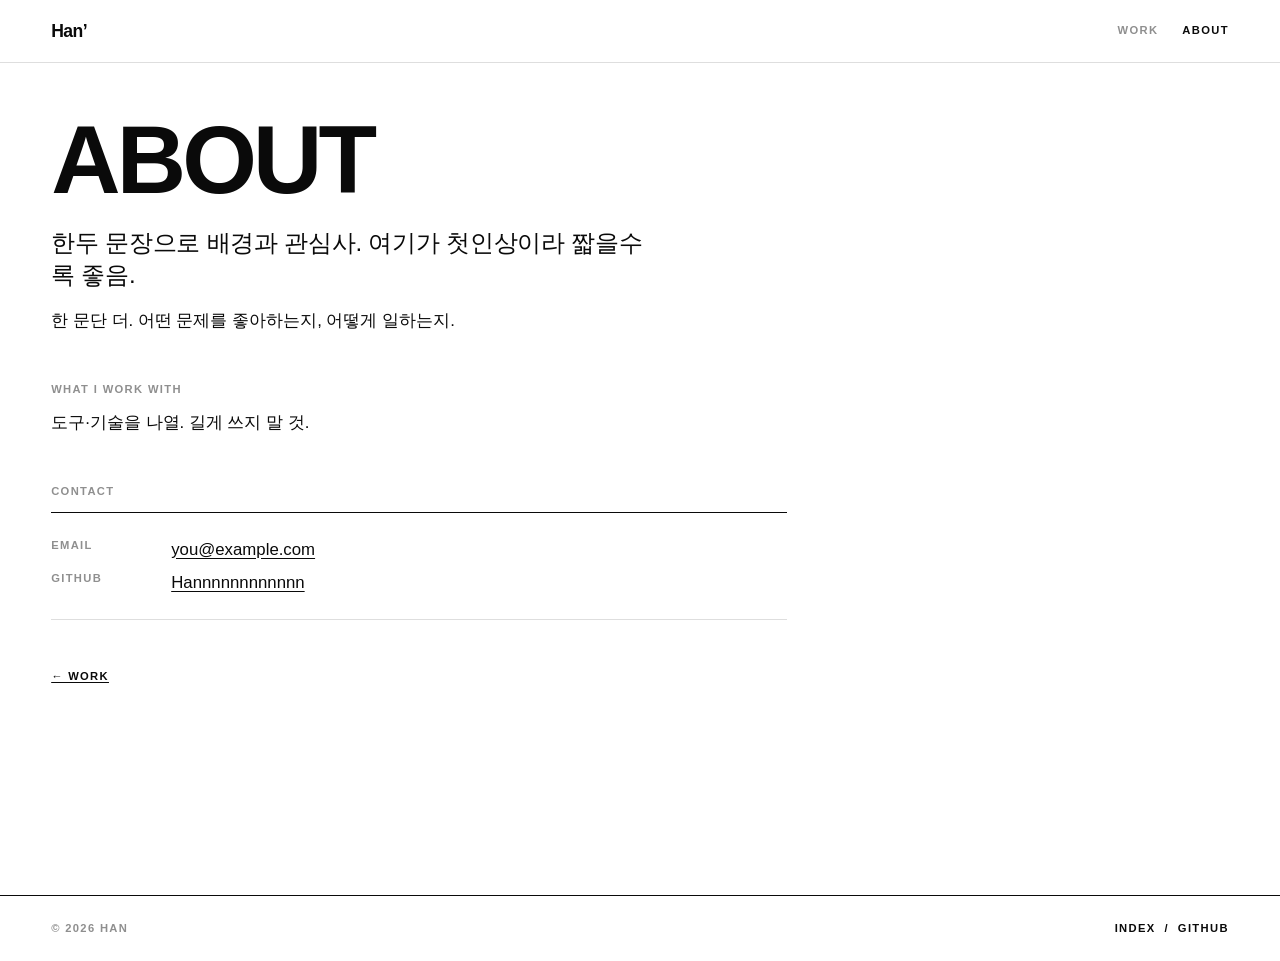
==== about.html @ 296f1f31 "Restyle with display typography and editorial rows Replace the card grid with full-width rows (numbe" ====
<!doctype html>
<html lang="en">
<head>
<meta charset="utf-8">
<meta name="viewport" content="width=device-width, initial-scale=1">
<title>About — Han</title>
<meta name="description" content="About Han.">
<link rel="stylesheet" href="style.css">
</head>
<body>

<header class="site-header">
  <a class="logo" href="index.html">Han&rsquo;</a>
  <nav class="label" aria-label="Main">
    <a href="index.html#work">Work</a>
    <a href="about.html" aria-current="page">About</a>
  </nav>
</header>

<main class="section">
  <div class="prose">
    <h1>About</h1>
    <p class="lead">한두 문장으로 배경과 관심사. 여기가 첫인상이라 짧을수록 좋음.</p>
    <p>한 문단 더. 어떤 문제를 좋아하는지, 어떻게 일하는지.</p>

    <h2>What I work with</h2>
    <p>도구·기술을 나열. 길게 쓰지 말 것.</p>

    <h2>Contact</h2>
    <dl class="meta">
      <dt>Email</dt><dd><a href="mailto:you@example.com">you@example.com</a></dd>
      <dt>GitHub</dt><dd><a href="https://github.com/Hannnnnnnnnnnn">Hannnnnnnnnnnn</a></dd>
    </dl>

    <a class="back label" href="index.html#work">&larr; Work</a>
  </div>
</main>

<footer class="label">
  <span class="muted">&copy; 2026 Han</span>
  <span><a href="index.html">Index</a> &nbsp;/&nbsp; <a href="https://github.com/Hannnnnnnnnnnn">GitHub</a></span>
</footer>

</body>
</html>
---- style.css ----
/* ── 디자인 토큰 / Design tokens ─────────────────────────────
   톤을 바꾸려면 여기만 건드리면 됨 / restyle touches only this block */
:root {
  --bg: #ffffff;
  --fg: #0a0a0a;
  --muted: #8f8f8f;
  --line: #dedede;
  --pad: clamp(1.25rem, 4vw, 3.5rem);   /* 좌우 여백 / gutter */
  --grot: "Helvetica Neue", Helvetica, Arial, sans-serif;
  /* 웹폰트로 바꾸려면 위 한 줄만 교체 / swap this one line for a webfont */
}

*, *::before, *::after { box-sizing: border-box; }
html { -webkit-text-size-adjust: 100%; }
body {
  margin: 0;
  background: var(--bg);
  color: var(--fg);
  font-family: var(--grot);
  font-size: clamp(0.95rem, 0.9rem + 0.2vw, 1.05rem);
  line-height: 1.5;
  -webkit-font-smoothing: antialiased;
}
a { color: inherit; text-decoration: none; }
img { max-width: 100%; height: auto; display: block; }
:focus-visible { outline: 2px solid var(--fg); outline-offset: 3px; }

/* 작은 대문자 라벨 — 캡션·메뉴·메타 전부 이 스타일
   Small caps label — used for captions, menu, meta */
.label {
  font-size: 0.7rem;
  font-weight: 700;
  text-transform: uppercase;
  letter-spacing: 0.12em;
}
.muted { color: var(--muted); }

/* ── 헤더 / Header ── */
.site-header {
  position: sticky;               /* JS 없이 고정 / sticky, no JS */
  top: 0;
  z-index: 10;
  display: flex;
  align-items: center;
  justify-content: space-between;
  padding: 1.1rem var(--pad);
  background: var(--bg);
  border-bottom: 1px solid var(--line);
}
.logo { font-weight: 900; font-size: 1.1rem; letter-spacing: -0.03em; }
.site-header nav { display: flex; gap: 1.5rem; }
.site-header nav a { color: var(--muted); }
.site-header nav a:hover,
.site-header nav a[aria-current="page"] { color: var(--fg); }

/* ── 히어로: 뷰포트를 꽉 채우는 타이포 ──
   Hero: type sized to fill the viewport. overflow는 이 섹션에만 —
   body에 걸면 sticky 헤더가 죽음 / never on an ancestor of the sticky header */
.hero { overflow: hidden; padding: clamp(3rem, 12vh, 8rem) var(--pad) 0; }
.display {
  margin: 0;
  font-size: clamp(3rem, 15.5vw, 18rem);
  font-weight: 900;
  line-height: 0.82;
  letter-spacing: -0.045em;
  text-transform: uppercase;
}
.hero-caption {
  display: flex;
  flex-wrap: wrap;
  gap: 0.5rem 2rem;
  justify-content: space-between;
  padding: clamp(2rem, 6vh, 4rem) 0 clamp(3rem, 10vh, 6rem);
}

/* ── 섹션 / Sections ── */
.section { padding: 0 var(--pad); }
.section-head {
  display: flex;
  justify-content: space-between;
  align-items: baseline;
  padding-bottom: 1rem;
  border-bottom: 1px solid var(--fg);
}

/* ── 작업 목록: 카드 대신 큰 행 ──
   Work list: full-width rows, not cards */
.rows { list-style: none; margin: 0; padding: 0; }
.rows li { border-bottom: 1px solid var(--line); }
.row {
  display: grid;
  grid-template-columns: 3.5rem 1fr auto;
  align-items: baseline;
  gap: 0 1.5rem;
  padding: clamp(1.25rem, 3vw, 2.25rem) 0;
}
.row-num { color: var(--muted); }
.row-title {
  margin: 0;
  font-size: clamp(1.9rem, 6.5vw, 5rem);
  font-weight: 900;
  line-height: 0.95;
  letter-spacing: -0.035em;
  text-transform: uppercase;
  transition: transform 0.25s ease;
}
.row:hover .row-title { transform: translateX(0.5rem); }
.row-meta { text-align: right; white-space: nowrap; }
/* 좁은 화면에선 메타를 제목 아래로 / stack meta under the title on narrow screens */
@media (max-width: 640px) {
  .row { grid-template-columns: 2.5rem 1fr; }
  .row-meta { grid-column: 2; text-align: left; padding-top: 0.5rem; }
}

/* ── 본문 / Prose ── */
.prose { max-width: 46rem; padding: clamp(2rem, 6vh, 4rem) 0; }
.prose h1 {
  margin: 0 0 1.5rem;
  font-size: clamp(2.25rem, 8vw, 6rem);
  font-weight: 900;
  line-height: 0.9;
  letter-spacing: -0.04em;
  text-transform: uppercase;
}
.prose h2 { margin: 3rem 0 0.75rem; font-size: 0.7rem; font-weight: 700; text-transform: uppercase; letter-spacing: 0.12em; color: var(--muted); }
.prose p { margin: 0 0 1rem; max-width: 38rem; }
.lead { font-size: clamp(1.1rem, 2.2vw, 1.5rem); line-height: 1.35; letter-spacing: -0.01em; }
.prose a { text-decoration: underline; text-underline-offset: 0.2em; }

.meta { display: grid; grid-template-columns: 6rem 1fr; gap: 0.5rem 1.5rem; margin: 0; padding: 1.5rem 0; border-top: 1px solid var(--fg); border-bottom: 1px solid var(--line); }
.meta dt { color: var(--muted); font-size: 0.7rem; font-weight: 700; text-transform: uppercase; letter-spacing: 0.12em; }
.meta dd { margin: 0; }

.figure { aspect-ratio: 16 / 9; background: #f2f2f2; border: 1px solid var(--line); display: grid; place-items: center; color: var(--muted); margin: 2rem 0; }

.back { display: inline-block; margin: 3rem 0; }
.back:hover { text-decoration: underline; text-underline-offset: 0.2em; }

/* ── 푸터 / Footer ── */
footer {
  display: flex;
  flex-wrap: wrap;
  gap: 0.5rem 2rem;
  justify-content: space-between;
  margin-top: clamp(4rem, 12vh, 8rem);
  padding: 1.5rem var(--pad);
  border-top: 1px solid var(--fg);
}
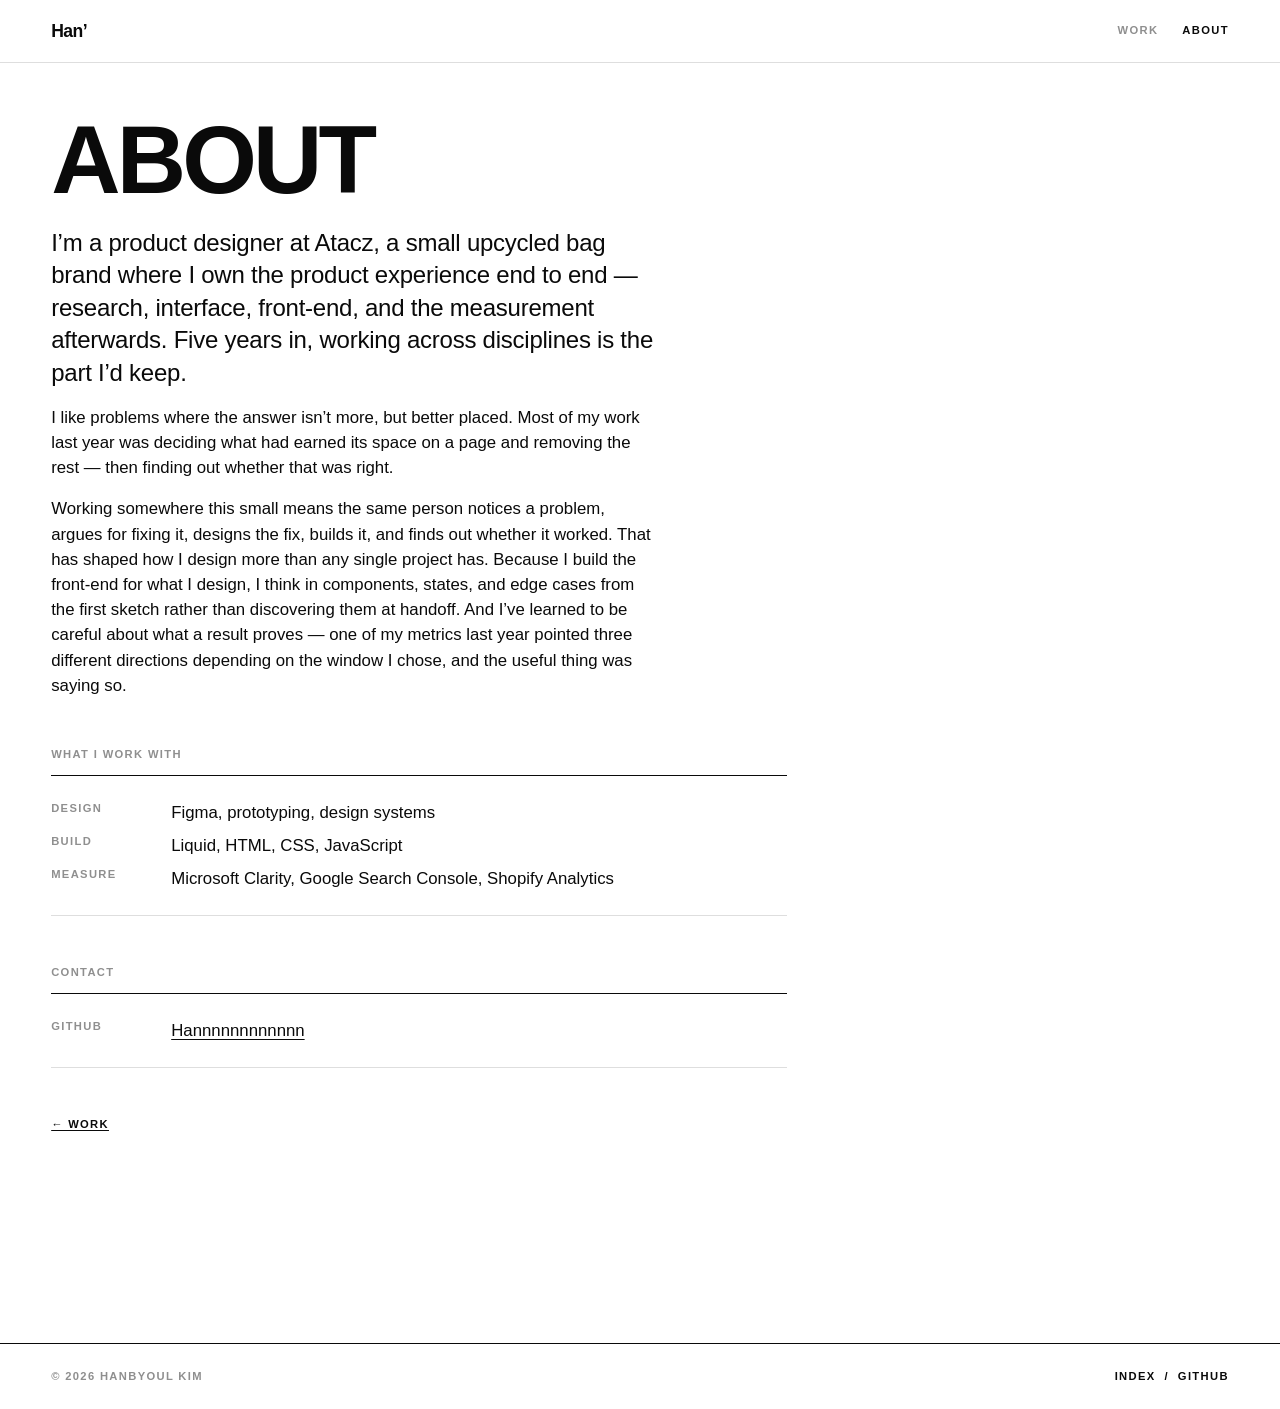
==== commit c1793948: "Fill the home and about pages with real copy Both pages still carried the scaffold's placeholder tex" ====
--- a/about.html
+++ b/about.html
@@ -3,9 +3,11 @@
 <head>
 <meta charset="utf-8">
 <meta name="viewport" content="width=device-width, initial-scale=1">
-<title>About — Han</title>
-<meta name="description" content="About Han.">
+<title>About &mdash; Hanbyoul Kim</title>
+<meta name="description" content="Product designer at Atacz. Research, interface, front-end, and the measurement afterwards.">
 <link rel="stylesheet" href="style.css">
+<script>document.documentElement.classList.add("js")</script>
+<script src="main.js" defer></script>
 </head>
 <body>
 
@@ -20,15 +22,31 @@
 <main class="section">
   <div class="prose">
     <h1>About</h1>
-    <p class="lead">한두 문장으로 배경과 관심사. 여기가 첫인상이라 짧을수록 좋음.</p>
-    <p>한 문단 더. 어떤 문제를 좋아하는지, 어떻게 일하는지.</p>
+    <p class="lead">I&rsquo;m a product designer at Atacz, a small upcycled bag brand where I own the product
+      experience end to end &mdash; research, interface, front-end, and the measurement afterwards. Five years
+      in, working across disciplines is the part I&rsquo;d keep.</p>
+
+    <p>I like problems where the answer isn&rsquo;t more, but better placed. Most of my work last year was
+      deciding what had earned its space on a page and removing the rest &mdash; then finding out whether that
+      was right.</p>
+    <p>Working somewhere this small means the same person notices a problem, argues for fixing it,
+      designs the fix, builds it, and finds out whether it worked. That has shaped how I design more than
+      any single project has. Because I build the front-end for what I design, I think in components,
+      states, and edge cases from the first sketch rather than discovering them at handoff. And I&rsquo;ve
+      learned to be careful about what a result proves &mdash; one of my metrics last year pointed three
+      different directions depending on the window I chose, and the useful thing was saying so.</p>
 
     <h2>What I work with</h2>
-    <p>도구·기술을 나열. 길게 쓰지 말 것.</p>
+    <dl class="meta">
+      <dt>Design</dt><dd>Figma, prototyping, design systems</dd>
+      <dt>Build</dt><dd>Liquid, HTML, CSS, JavaScript</dd>
+      <dt>Measure</dt><dd>Microsoft Clarity, Google Search Console, Shopify Analytics</dd>
+    </dl>
 
     <h2>Contact</h2>
+    <!-- Email 과 LinkedIn 은 about.md 에서 아직 TODO &mdash; 실제 값이 정해지면 GitHub 위에 같은 형태로 추가
+         Email and LinkedIn are still TODO in about.md; drop them in above GitHub when the real values exist -->
     <dl class="meta">
-      <dt>Email</dt><dd><a href="mailto:you@example.com">you@example.com</a></dd>
       <dt>GitHub</dt><dd><a href="https://github.com/Hannnnnnnnnnnn">Hannnnnnnnnnnn</a></dd>
     </dl>
 
@@ -37,7 +55,7 @@
 </main>
 
 <footer class="label">
-  <span class="muted">&copy; 2026 Han</span>
+  <span class="muted">&copy; 2026 Hanbyoul Kim</span>
   <span><a href="index.html">Index</a> &nbsp;/&nbsp; <a href="https://github.com/Hannnnnnnnnnnn">GitHub</a></span>
 </footer>
 
--- a/style.css
+++ b/style.css
@@ -5,7 +5,9 @@
   --fg: #0a0a0a;
   --muted: #8f8f8f;
   --line: #dedede;
+  --tint: #f4f4f4;                      /* 플레이스홀더·코드 배경 / placeholder & code fill */
   --pad: clamp(1.25rem, 4vw, 3.5rem);   /* 좌우 여백 / gutter */
+
   --grot: "Helvetica Neue", Helvetica, Arial, sans-serif;
   /* 웹폰트로 바꾸려면 위 한 줄만 교체 / swap this one line for a webfont */
 }
@@ -56,7 +58,16 @@
 /* ── 히어로: 뷰포트를 꽉 채우는 타이포 ──
    Hero: type sized to fill the viewport. overflow는 이 섹션에만 —
    body에 걸면 sticky 헤더가 죽음 / never on an ancestor of the sticky header */
-.hero { overflow: hidden; padding: clamp(3rem, 12vh, 8rem) var(--pad) 0; }
+/* isolation + background: difference 블렌드가 히어로 안에서만 일어나게 가둔다.
+   배경이 투명하면 블렌드가 페이지 바깥과 섞여 결과가 어긋난다.
+   Confine the blend to the hero; a transparent backdrop would blend past it. */
+.hero {
+  position: relative;
+  isolation: isolate;
+  background: var(--bg);
+  overflow: hidden;
+  padding: clamp(3rem, 12vh, 8rem) var(--pad) 0;
+}
 .display {
   margin: 0;
   font-size: clamp(3rem, 15.5vw, 18rem);
@@ -95,6 +106,9 @@
   padding: clamp(1.25rem, 3vw, 2.25rem) 0;
 }
 .row-num { color: var(--muted); }
+/* 제목과 서브라인은 한 칸 안에 — 메타는 제목 베이스라인에 그대로 붙는다
+   Title and subline share one cell, so the meta keeps its baseline on the title */
+.row-body { transition: transform 0.25s ease; }
 .row-title {
   margin: 0;
   font-size: clamp(1.9rem, 6.5vw, 5rem);
@@ -102,9 +116,15 @@
   line-height: 0.95;
   letter-spacing: -0.035em;
   text-transform: uppercase;
-  transition: transform 0.25s ease;
-}
-.row:hover .row-title { transform: translateX(0.5rem); }
+}
+.row-sub {
+  max-width: 32rem;
+  margin: 0.55rem 0 0;
+  font-size: clamp(0.85rem, 0.78rem + 0.3vw, 1.05rem);
+  line-height: 1.3;
+  color: var(--muted);
+}
+.row:hover .row-body { transform: translateX(0.5rem); }
 .row-meta { text-align: right; white-space: nowrap; }
 /* 좁은 화면에선 메타를 제목 아래로 / stack meta under the title on narrow screens */
 @media (max-width: 640px) {
@@ -127,11 +147,21 @@
 .lead { font-size: clamp(1.1rem, 2.2vw, 1.5rem); line-height: 1.35; letter-spacing: -0.01em; }
 .prose a { text-decoration: underline; text-underline-offset: 0.2em; }
 
+/* 인용 — 브라우저 기본 들여쓰기를 걷어내고 좌측 규칙선으로 대신한다
+   Quote: drop the default indent, mark it with a rule instead */
+blockquote {
+  margin: 2rem 0;
+  padding-left: 1.25rem;
+  border-left: 2px solid var(--fg);
+}
+blockquote p { margin: 0 0 0.5rem; font-size: 1.05rem; line-height: 1.45; }
+blockquote p:last-child { margin: 0; }
+
 .meta { display: grid; grid-template-columns: 6rem 1fr; gap: 0.5rem 1.5rem; margin: 0; padding: 1.5rem 0; border-top: 1px solid var(--fg); border-bottom: 1px solid var(--line); }
 .meta dt { color: var(--muted); font-size: 0.7rem; font-weight: 700; text-transform: uppercase; letter-spacing: 0.12em; }
 .meta dd { margin: 0; }
 
-.figure { aspect-ratio: 16 / 9; background: #f2f2f2; border: 1px solid var(--line); display: grid; place-items: center; color: var(--muted); margin: 2rem 0; }
+.figure { aspect-ratio: 16 / 9; background: var(--tint); border: 1px solid var(--line); display: grid; place-items: center; color: var(--muted); margin: 2rem 0; }
 
 .back { display: inline-block; margin: 3rem 0; }
 .back:hover { text-decoration: underline; text-underline-offset: 0.2em; }
@@ -146,3 +176,161 @@
   padding: 1.5rem var(--pad);
   border-top: 1px solid var(--fg);
 }
+
+/* ══ 케이스 스터디 / Case study ═══════════════════════════════
+   본문 폭과 타입 스케일은 위 .prose 가 그대로 나른다. 여기에는 케이스 스터디에만
+   필요한 블록만 더한다 — 지표, 결정 블록, 표, 코드, 이미지 자리.
+   .prose above still carries the measure; these are the blocks only cases need. */
+
+/* 큰 진술문 소제목. 섹션 사이 리듬은 h2(작은 라벨)가 이미 만들고 있으므로
+   여기서는 위 여백을 두지 않는다.
+   Statement subhead. h2 already sets the section rhythm, so no top margin here. */
+.prose h3 {
+  margin: 0 0 1rem;
+  font-size: clamp(1.35rem, 3.2vw, 2.1rem);
+  font-weight: 900;
+  line-height: 1.05;
+  letter-spacing: -0.03em;
+  max-width: 30rem;
+}
+.prose h4 {
+  margin: 1.75rem 0 0.5rem;
+  font-size: 1rem;
+  font-weight: 700;
+  letter-spacing: -0.01em;
+}
+.prose ul, .prose ol { max-width: 38rem; margin: 0 0 1rem; padding-left: 1.15rem; }
+.prose li { margin-bottom: 0.4rem; }
+
+/* 역할 태그 / role tags */
+.tags { display: flex; flex-wrap: wrap; gap: 0.4rem; max-width: 38rem; margin: 1.25rem 0 0; padding: 0; list-style: none; }
+.tags li { margin: 0; padding: 0.3rem 0.6rem; border: 1px solid var(--line); color: var(--muted); }
+
+/* 지표 — 큰 숫자, 바로 아래 단서. 단서는 툴팁·아코디언에 숨기지 않는다
+   Metrics: big figures with the caveat directly beneath, never behind a disclosure */
+.metrics {
+  display: flex;
+  flex-wrap: wrap;
+  gap: 1.5rem 3rem;
+  margin: 2rem 0 0.85rem;
+  padding: 1.5rem 0 0;
+  border-top: 1px solid var(--fg);
+  list-style: none;
+}
+.metrics li { margin: 0; }
+.metric-value {
+  display: block;
+  font-size: clamp(2rem, 6vw, 3.25rem);
+  font-weight: 900;
+  line-height: 1;
+  letter-spacing: -0.04em;
+}
+.metric-label { display: block; padding-top: 0.4rem; }
+.caveat { max-width: 34rem; margin: 0 0 2.5rem; font-size: 0.85rem; line-height: 1.5; color: var(--muted); }
+
+/* 결정 블록 — 케이스의 기본 단위. 제목만 훑어도 논지가 따라오도록 분리한다
+   Decision blocks are the core unit: separated so the headings alone carry the argument */
+.decision { margin: 3rem 0 0; padding-top: 2rem; border-top: 1px solid var(--line); }
+.decision > .label { display: block; margin-bottom: 0.5rem; }
+
+/* 표 — 좁은 화면에서는 표만 가로로 스크롤한다 (페이지는 스크롤되지 않게)
+   Tables scroll on their own; the page never scrolls sideways */
+.table-wrap { max-width: 38rem; margin: 1.5rem 0; overflow-x: auto; }
+.table-wrap table { width: 100%; min-width: 22rem; border-collapse: collapse; font-size: 0.85rem; }
+.table-wrap th, .table-wrap td {
+  padding: 0.55rem 1rem 0.55rem 0;
+  text-align: left;
+  vertical-align: top;
+  border-bottom: 1px solid var(--line);
+}
+.table-wrap thead th {
+  font-size: 0.7rem;
+  font-weight: 700;
+  text-transform: uppercase;
+  letter-spacing: 0.12em;
+  color: var(--muted);
+  border-bottom-color: var(--fg);
+}
+
+/* 코드 / code */
+code { font-family: ui-monospace, SFMono-Regular, Menlo, Consolas, monospace; font-size: 0.9em; }
+pre {
+  max-width: 38rem;
+  margin: 1.5rem 0;
+  padding: 1rem 1.1rem;
+  overflow-x: auto;
+  background: var(--tint);
+  border: 1px solid var(--line);
+  font-size: 0.8rem;
+  line-height: 1.6;
+}
+pre code { font-size: inherit; }
+
+/* 이미지 자리 — 실제 파일이 들어오기 전까지 자리와 경로를 그대로 보여준다.
+   <img> 가 들어오면 자리표시 상자는 사라지고 캡션만 남는다.
+   Placeholders stay visible, path and all, until a real file lands; adding an
+   <img> collapses the box and leaves the caption. */
+figure.figure { padding: 1rem; }
+.figure figcaption { max-width: 24rem; text-align: center; line-height: 1.7; }
+/* 경로는 파일명 그대로 읽혀야 한다 — .label 의 대문자 변환을 여기서만 되돌린다
+   The path must read as the actual filename, so undo .label's casing here */
+.figure figcaption code { text-transform: none; letter-spacing: 0; font-weight: 400; }
+.figure:has(img) {
+  display: block;
+  aspect-ratio: auto;
+  padding: 0;
+  background: none;
+  border: 0;
+  color: var(--muted);
+}
+.figure:has(img) figcaption { max-width: none; padding-top: 0.6rem; text-align: left; }
+
+/* ══ B 패스: 모션 / B pass: motion ══════════════════════════
+   JS가 없거나 실패하면 아래 규칙이 하나도 적용되지 않아 전부 그냥 보인다
+   Without JS none of this applies and everything simply shows */
+
+/* 히어로 낱자 — --i 는 JS가 섞은 순서 / --i is the shuffled order from JS */
+html.js .display .ltr {
+  display: inline-block;
+  opacity: 0;
+  transform: translateY(0.35em);
+}
+html.js .display.is-in .ltr {
+  opacity: 1;
+  transform: none;
+  transition: opacity 0.7s ease, transform 0.9s cubic-bezier(0.16, 1, 0.3, 1);
+  transition-delay: calc(var(--i) * 55ms);
+}
+
+/* 스크롤 리빌 / scroll reveal */
+html.js :is(.rows li, .section-head, .hero-caption, .prose > *) {
+  opacity: 0;
+  transform: translateY(1.25rem);
+  transition: opacity 0.7s ease, transform 0.7s cubic-bezier(0.16, 1, 0.3, 1);
+}
+html.js :is(.rows li, .section-head, .hero-caption, .prose > *).is-in {
+  opacity: 1;
+  transform: none;
+}
+
+/* 브러시 캔버스 / brush canvas
+   흰 붓 자국을 difference 로 얹어 아래를 반전시킨다 — 흰 배경은 검게, 검은 글자는 희게.
+   그리기는 전부 main.js 가 한다. White marks under difference invert the backdrop. */
+.hero-brush {
+  position: absolute;
+  inset: 0;
+  width: 100%;
+  height: 100%;
+  pointer-events: none;
+  mix-blend-mode: difference;
+}
+
+/* 모션 최소화 설정이면 전부 끔 / respect reduced motion */
+@media (prefers-reduced-motion: reduce) {
+  html.js :is(.display .ltr, .rows li, .section-head, .hero-caption, .prose > *) {
+    opacity: 1;
+    transform: none;
+    transition: none;
+  }
+  .hero-brush { display: none; }
+}
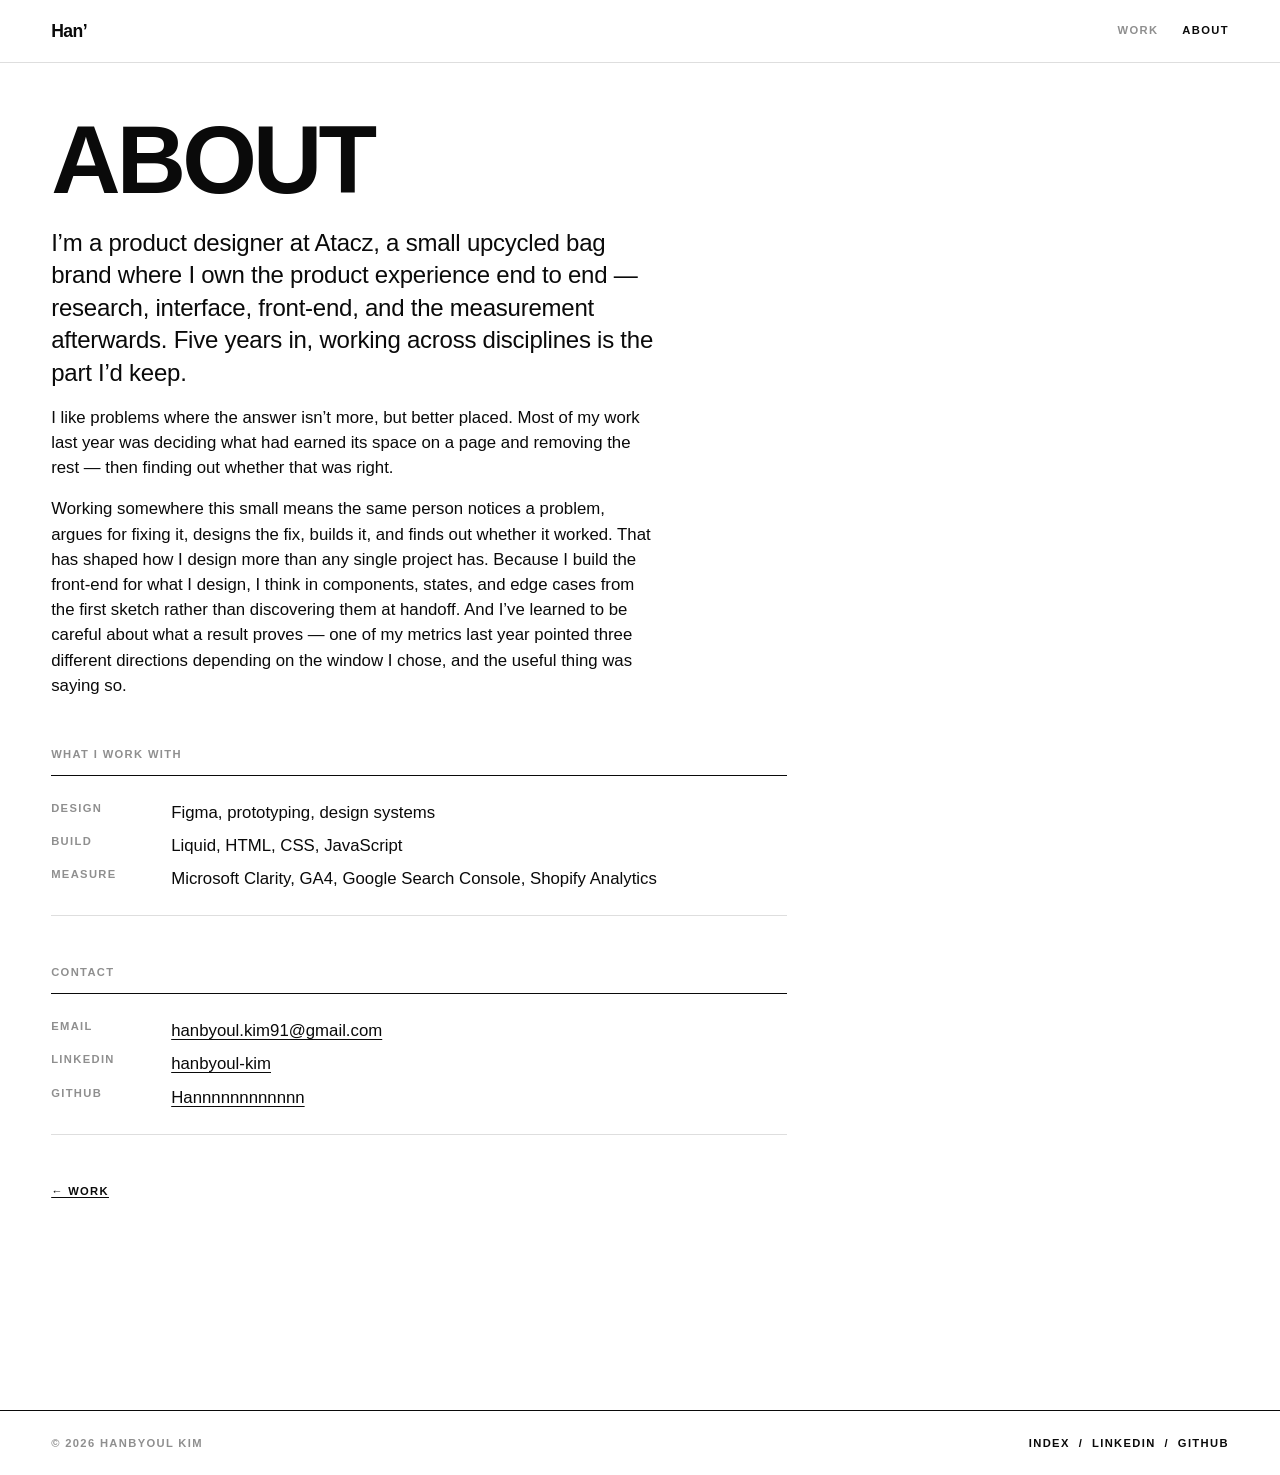
==== commit 605e9aa9: "Preview the case hero on work row hover Hovering a row on the home page floats that case's hero imag" ====
--- a/about.html
+++ b/about.html
@@ -40,13 +40,13 @@
     <dl class="meta">
       <dt>Design</dt><dd>Figma, prototyping, design systems</dd>
       <dt>Build</dt><dd>Liquid, HTML, CSS, JavaScript</dd>
-      <dt>Measure</dt><dd>Microsoft Clarity, Google Search Console, Shopify Analytics</dd>
+      <dt>Measure</dt><dd>Microsoft Clarity, GA4, Google Search Console, Shopify Analytics</dd>
     </dl>
 
     <h2>Contact</h2>
-    <!-- Email 과 LinkedIn 은 about.md 에서 아직 TODO &mdash; 실제 값이 정해지면 GitHub 위에 같은 형태로 추가
-         Email and LinkedIn are still TODO in about.md; drop them in above GitHub when the real values exist -->
     <dl class="meta">
+      <dt>Email</dt><dd><a href="mailto:hanbyoul.kim91@gmail.com">hanbyoul.kim91@gmail.com</a></dd>
+      <dt>LinkedIn</dt><dd><a href="https://www.linkedin.com/in/hanbyoul-kim/">hanbyoul-kim</a></dd>
       <dt>GitHub</dt><dd><a href="https://github.com/Hannnnnnnnnnnn">Hannnnnnnnnnnn</a></dd>
     </dl>
 
@@ -56,7 +56,7 @@
 
 <footer class="label">
   <span class="muted">&copy; 2026 Hanbyoul Kim</span>
-  <span><a href="index.html">Index</a> &nbsp;/&nbsp; <a href="https://github.com/Hannnnnnnnnnnn">GitHub</a></span>
+  <span><a href="index.html">Index</a> &nbsp;/&nbsp; <a href="https://www.linkedin.com/in/hanbyoul-kim/">LinkedIn</a> &nbsp;/&nbsp; <a href="https://github.com/Hannnnnnnnnnnn">GitHub</a></span>
 </footer>
 
 </body>
--- a/style.css
+++ b/style.css
@@ -159,7 +159,9 @@
 
 .meta { display: grid; grid-template-columns: 6rem 1fr; gap: 0.5rem 1.5rem; margin: 0; padding: 1.5rem 0; border-top: 1px solid var(--fg); border-bottom: 1px solid var(--line); }
 .meta dt { color: var(--muted); font-size: 0.7rem; font-weight: 700; text-transform: uppercase; letter-spacing: 0.12em; }
-.meta dd { margin: 0; }
+/* 이메일·URL 처럼 끊기지 않는 값이 좁은 화면에서 칸을 밀어내지 않게 한다
+   Keep unbreakable values (an email, a URL) from pushing the column wider */
+.meta dd { margin: 0; overflow-wrap: anywhere; }
 
 .figure { aspect-ratio: 16 / 9; background: var(--tint); border: 1px solid var(--line); display: grid; place-items: center; color: var(--muted); margin: 2rem 0; }
 
@@ -325,6 +327,46 @@
   mix-blend-mode: difference;
 }
 
+/* 행 미리보기 — 커서 오른쪽 아래에 그 케이스의 히어로 이미지를 띄운다.
+   장식이므로 aria-hidden, position: fixed + pointer-events: none 이라
+   레이아웃에도 페이지 폭에도 영향이 없다. 요소는 main.js 가 만든다.
+   Row preview: the case hero, pinned below-right of the cursor. Decorative,
+   fixed and click-through, so it can never affect layout or page width.
+   The element itself is created in main.js.
+
+   따라오는 동작은 rAF 루프가 아니라 transform 트랜지션이 만든다 — 목표 좌표만
+   바꾸면 이징이 감쇠를 대신하므로 코드가 루프 하나만큼 줄어든다.
+   The follow is a transform transition, not a rAF loop: move the target and the
+   easing does the damping, which is one loop less to maintain. */
+.row-preview {
+  position: fixed;
+  top: 0;
+  left: 0;
+  z-index: 20;                 /* sticky 헤더(10) 위 / above the sticky header */
+  width: clamp(12rem, 20vw, 18rem);
+  aspect-ratio: 4 / 3;
+  overflow: hidden;
+  margin: 0;
+  background: var(--tint);
+  border: 1px solid var(--line);
+  pointer-events: none;
+  opacity: 0;
+  transform: translate3d(var(--x, 0px), var(--y, 0px), 0) scale(0.92);
+  transition: opacity 0.25s ease, transform 0.45s cubic-bezier(0.16, 1, 0.3, 1);
+}
+.row-preview.is-in { opacity: 1; transform: translate3d(var(--x, 0px), var(--y, 0px), 0) scale(1); }
+/* 첫 등장은 커서 자리에서 시작해야 한다 — 아니면 직전 위치에서 날아온다
+   The first show must start at the cursor, or it flies in from wherever it was */
+.row-preview.is-placing { transition: none; }
+
+.row-preview img { width: 100%; height: 100%; object-fit: cover; opacity: 0; transition: opacity 0.3s ease; }
+.row-preview.is-loaded img { opacity: 1; }
+
+/* 이미지가 아직 없는 슬롯은 케이스 페이지와 같은 자리표시로 떨어진다
+   A slot with no file yet falls back to the same placeholder the case pages use */
+.row-preview figcaption { position: absolute; inset: 0; display: grid; place-items: center; padding: 1rem; text-align: center; line-height: 1.6; }
+.row-preview.is-loaded figcaption { display: none; }
+
 /* 모션 최소화 설정이면 전부 끔 / respect reduced motion */
 @media (prefers-reduced-motion: reduce) {
   html.js :is(.display .ltr, .rows li, .section-head, .hero-caption, .prose > *) {
@@ -332,5 +374,5 @@
     transform: none;
     transition: none;
   }
-  .hero-brush { display: none; }
-}
+  .hero-brush, .row-preview { display: none; }
+}
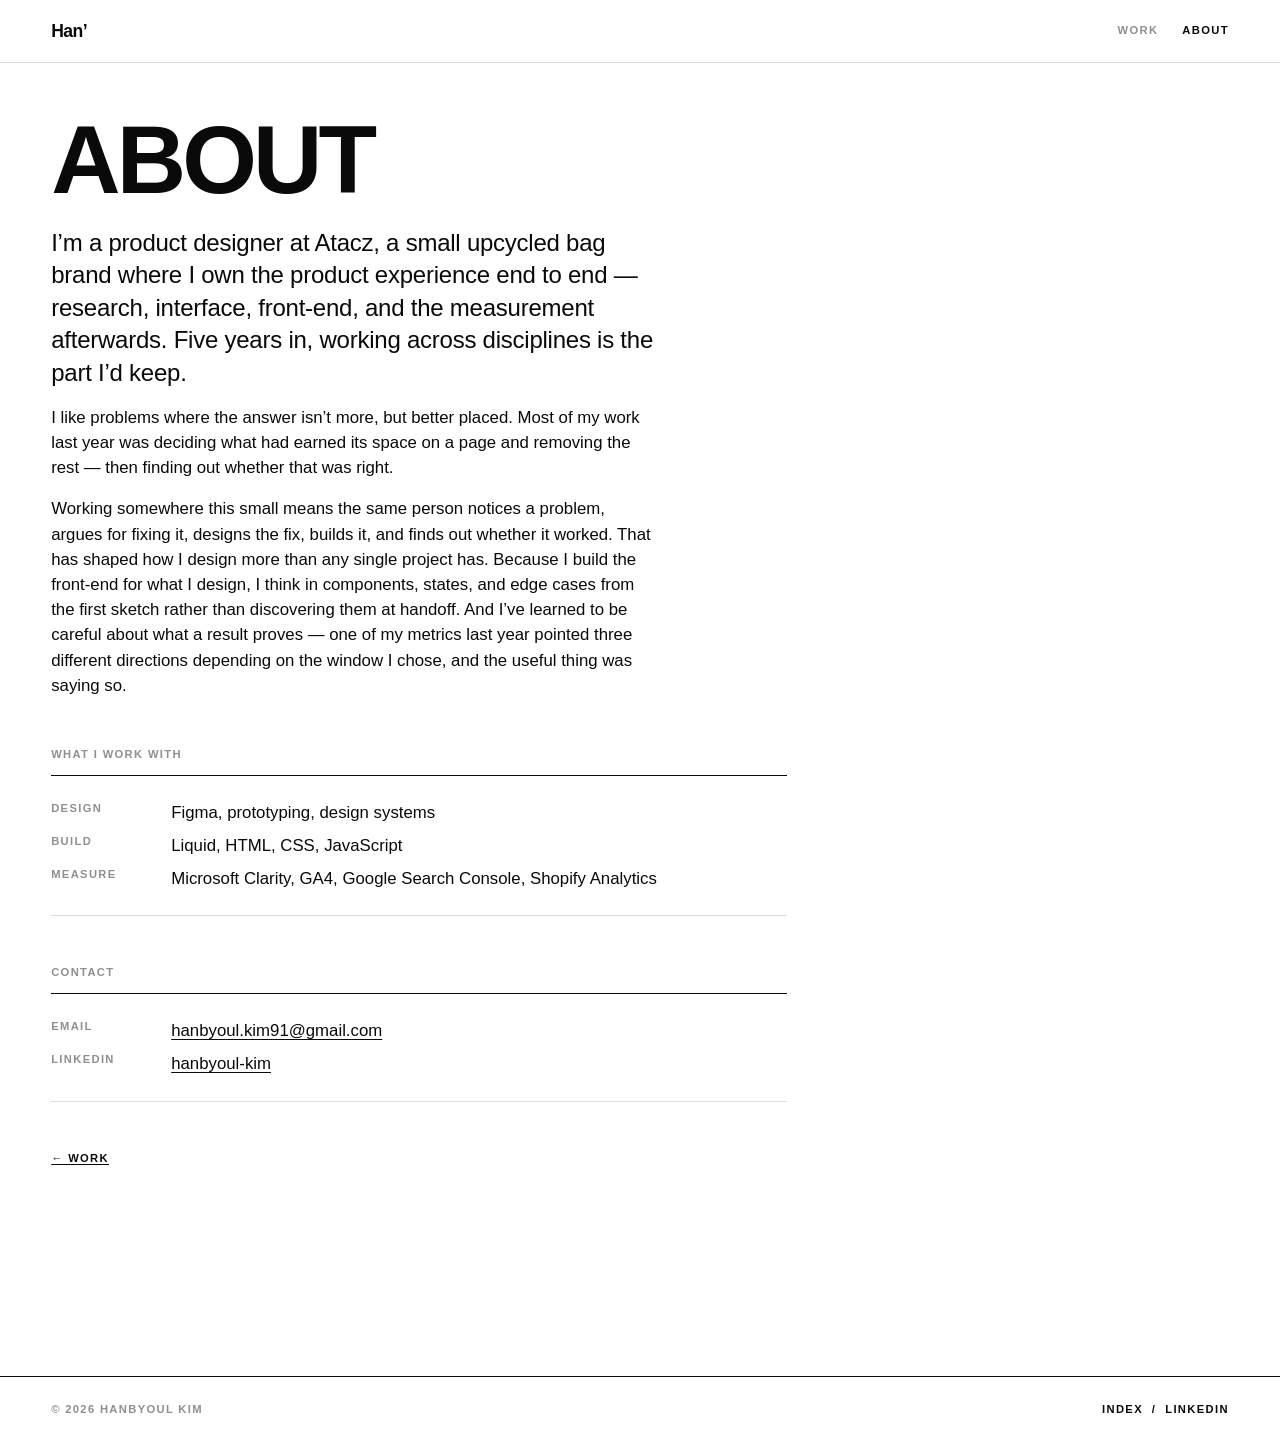
==== commit f91d2a44: "Drop the GitHub links The handle adds nothing to a design portfolio, and the footer reads better wit" ====
--- a/about.html
+++ b/about.html
@@ -47,7 +47,6 @@
     <dl class="meta">
       <dt>Email</dt><dd><a href="mailto:hanbyoul.kim91@gmail.com">hanbyoul.kim91@gmail.com</a></dd>
       <dt>LinkedIn</dt><dd><a href="https://www.linkedin.com/in/hanbyoul-kim/">hanbyoul-kim</a></dd>
-      <dt>GitHub</dt><dd><a href="https://github.com/Hannnnnnnnnnnn">Hannnnnnnnnnnn</a></dd>
     </dl>
 
     <a class="back label" href="index.html#work">&larr; Work</a>
@@ -56,7 +55,7 @@
 
 <footer class="label">
   <span class="muted">&copy; 2026 Hanbyoul Kim</span>
-  <span><a href="index.html">Index</a> &nbsp;/&nbsp; <a href="https://www.linkedin.com/in/hanbyoul-kim/">LinkedIn</a> &nbsp;/&nbsp; <a href="https://github.com/Hannnnnnnnnnnn">GitHub</a></span>
+  <span><a href="index.html">Index</a> &nbsp;/&nbsp; <a href="https://www.linkedin.com/in/hanbyoul-kim/">LinkedIn</a></span>
 </footer>
 
 </body>
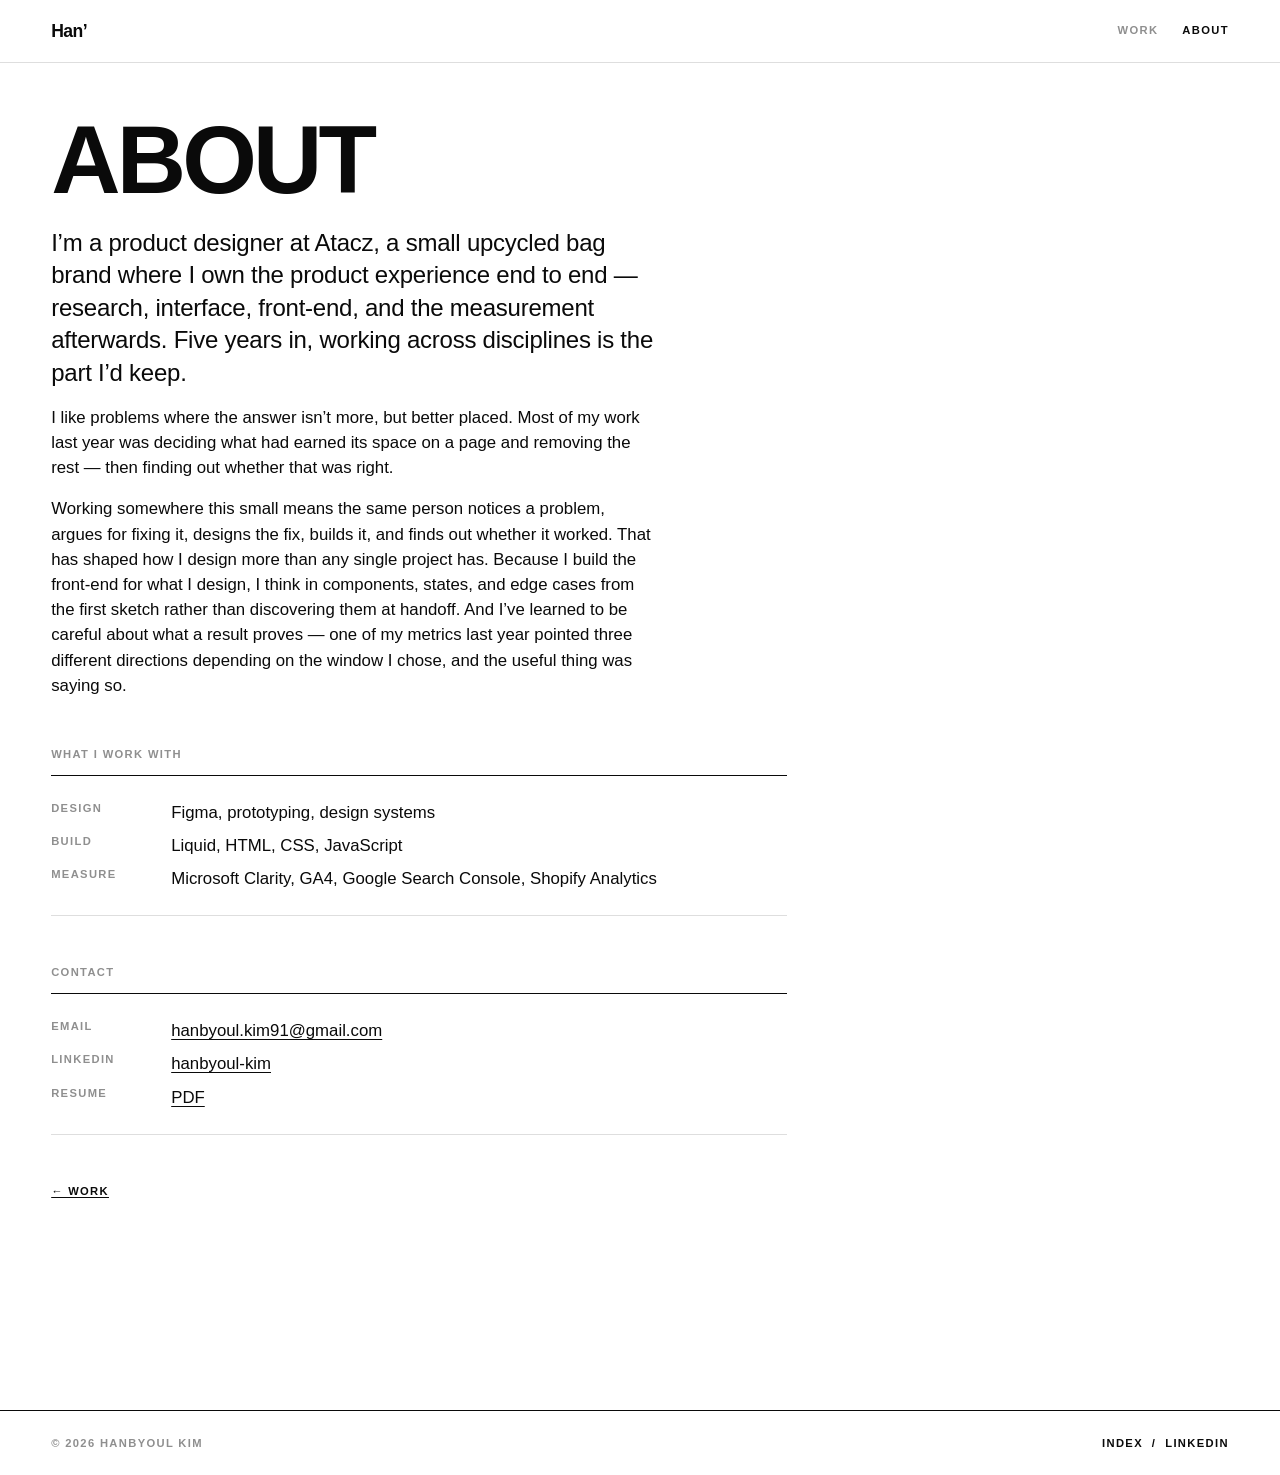
==== commit 3cbf67e2: "Link the resume from about The PDF ships in the repo at a name that will not change when the file is" ====
--- a/about.html
+++ b/about.html
@@ -47,6 +47,7 @@
     <dl class="meta">
       <dt>Email</dt><dd><a href="mailto:hanbyoul.kim91@gmail.com">hanbyoul.kim91@gmail.com</a></dd>
       <dt>LinkedIn</dt><dd><a href="https://www.linkedin.com/in/hanbyoul-kim/">hanbyoul-kim</a></dd>
+      <dt>Resume</dt><dd><a href="Hanbyoul-Kim-Resume.pdf">PDF</a></dd>
     </dl>
 
     <a class="back label" href="index.html#work">&larr; Work</a>
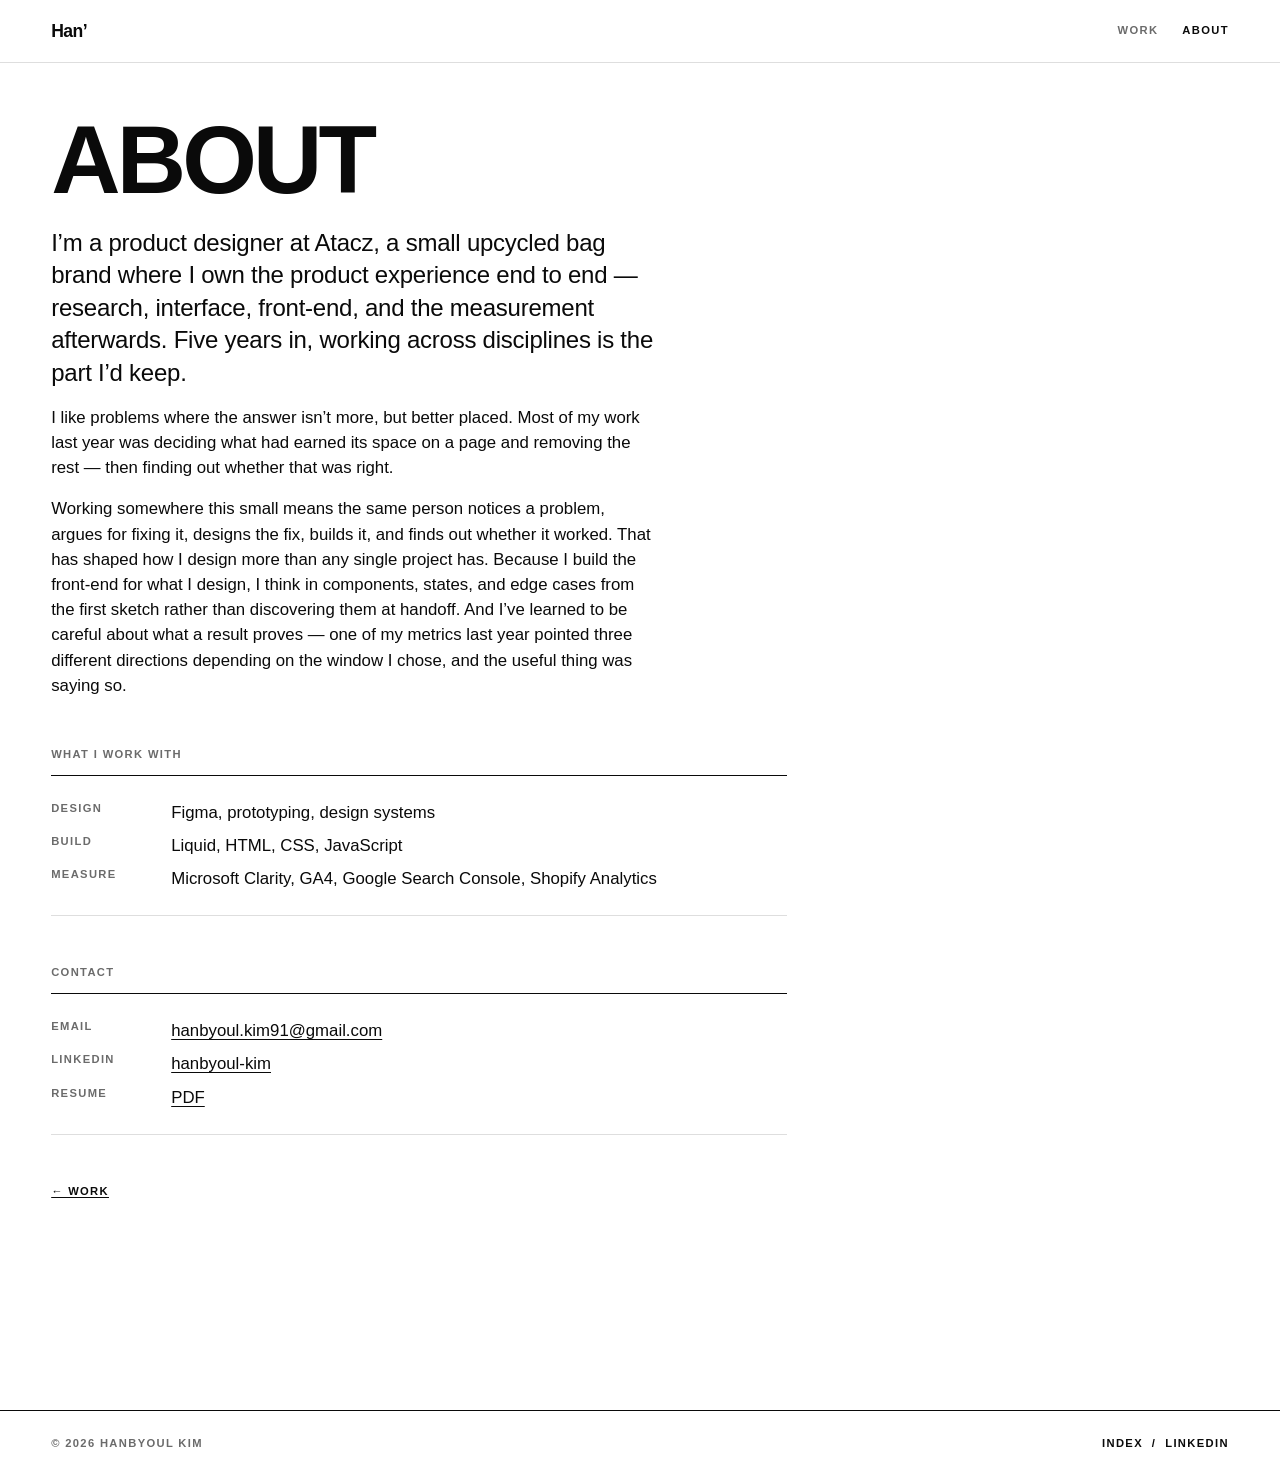
==== commit 651465b4: "Add an HK initials favicon and home-screen icon Co-Authored-By: Claude Opus 5.5 <noreply@anthropic.c" ====
--- a/about.html
+++ b/about.html
@@ -4,7 +4,23 @@
 <meta charset="utf-8">
 <meta name="viewport" content="width=device-width, initial-scale=1">
 <title>About &mdash; Hanbyoul Kim</title>
+<link rel="icon" href="favicon.png">
+<link rel="apple-touch-icon" href="apple-touch-icon.png">
 <meta name="description" content="Product designer at Atacz. Research, interface, front-end, and the measurement afterwards.">
+<link rel="canonical" href="https://hannnnnnnnnnnn.github.io/about.html">
+
+<!-- 공유 카드 — 링크를 붙여넣는 모든 곳에서 쓰인다 / Share card, used wherever the link is pasted -->
+<meta property="og:type" content="article">
+<meta property="og:site_name" content="Han Kim">
+<meta property="og:url" content="https://hannnnnnnnnnnn.github.io/about.html">
+<meta property="og:title" content="About — Han Kim">
+<meta property="og:description" content="Product designer at Atacz. Research, interface, front-end, and the measurement afterwards.">
+<meta property="og:image" content="https://hannnnnnnnnnnn.github.io/images/og/about.png">
+<meta property="og:image:width" content="1200">
+<meta property="og:image:height" content="630">
+<meta property="og:image:alt" content="About Han Kim">
+<meta name="twitter:card" content="summary_large_image">
+
 <link rel="stylesheet" href="style.css">
 <script>document.documentElement.classList.add("js")</script>
 <script src="main.js" defer></script>
--- a/style.css
+++ b/style.css
@@ -3,7 +3,7 @@
 :root {
   --bg: #ffffff;
   --fg: #0a0a0a;
-  --muted: #8f8f8f;
+  --muted: #6b6b6b;                     /* 흰 배경 대비 5.3:1 — WCAG AA 통과 / 5.3:1 on white, clears WCAG AA */
   --line: #dedede;
   --tint: #f4f4f4;                      /* 플레이스홀더·코드 배경 / placeholder & code fill */
   --pad: clamp(1.25rem, 4vw, 3.5rem);   /* 좌우 여백 / gutter */
@@ -13,7 +13,7 @@
 }
 
 *, *::before, *::after { box-sizing: border-box; }
-html { -webkit-text-size-adjust: 100%; }
+html { -webkit-text-size-adjust: 100%; scroll-behavior: smooth; }
 body {
   margin: 0;
   background: var(--bg);
@@ -83,6 +83,13 @@
   justify-content: space-between;
   padding: clamp(2rem, 6vh, 4rem) 0 clamp(3rem, 10vh, 6rem);
 }
+/* 태그라인은 화면 중앙에서 멈춘다 — 오른쪽 메타와 마주보는 두 칸 구조라 중앙을 넘으면
+   한 덩어리로 읽힌다. 두 칸이 나란히 설 때만 걸고, 좁아져서 줄이 쌓이면 전폭을 쓴다.
+   The tagline stops at the centre line: it faces the meta, and crossing the middle makes the
+   pair read as one block. Only while they sit side by side — once they stack, full width. */
+@media (min-width: 641px) {
+  .hero-caption > span:first-child { max-width: 50%; }
+}
 
 /* ── 섹션 / Sections ── */
 .section { padding: 0 var(--pad); }
@@ -168,6 +175,49 @@
 .back { display: inline-block; margin: 3rem 0; }
 .back:hover { text-decoration: underline; text-underline-offset: 0.2em; }
 
+/* ── 케이스 하단 이동 / End-of-case navigation ──
+   케이스를 끝까지 읽은 사람이 다음 케이스를 읽을 사람이다.
+   목록으로 되돌리지 말고 바로 다음 편을 준다.
+   Whoever finished a case is who reads the next one —
+   hand them the next case rather than sending them back to the list. */
+.case-nav {
+  display: flex;
+  flex-wrap: wrap;
+  gap: 2rem;
+  align-items: flex-end;
+  justify-content: space-between;
+  margin: 4rem 0 0;
+  padding-top: 1.5rem;
+  border-top: 1px solid var(--line);
+}
+/* .prose a 의 밑줄은 본문 링크용이다 — 여기서는 카드 전체가 링크라 걷어낸다
+   .prose a underlines body links; here the whole card is the link, so drop it */
+.case-nav a { text-decoration: none; }
+.case-nav__back { color: var(--muted); }
+.case-nav__back:hover { text-decoration: underline; text-underline-offset: 0.2em; }
+
+.case-nav__next { display: block; max-width: 26rem; text-align: right; margin-left: auto; }
+.case-nav__eyebrow { display: block; margin-bottom: 0.5rem; }
+.case-nav__title {
+  display: block;
+  font-size: clamp(1.5rem, 4vw, 2.5rem);
+  font-weight: 900;
+  line-height: 1;
+  letter-spacing: -0.03em;
+  text-transform: uppercase;
+}
+.case-nav__sub { display: block; margin-top: 0.5rem; font-size: 0.9rem; color: var(--muted); }
+/* 화살표는 제목에 붙어 밀린다 — 링크 텍스트가 아니라 장식
+   The arrow rides with the title; decoration, not link text */
+.case-nav__title::after { content: " \2192"; display: inline-block; transition: transform 0.25s ease; }
+.case-nav__next:hover .case-nav__title::after { transform: translateX(0.25rem); }
+.case-nav__next:hover .case-nav__sub { color: var(--fg); }
+
+@media (max-width: 34rem) {
+  .case-nav { gap: 1.5rem; }
+  .case-nav__next { text-align: left; margin-left: 0; }
+}
+
 /* ── 푸터 / Footer ── */
 footer {
   display: flex;
@@ -177,6 +227,54 @@
   margin-top: clamp(4rem, 12vh, 8rem);
   padding: 1.5rem var(--pad);
   border-top: 1px solid var(--fg);
+}
+
+/* ── AI 어시스턴트 진입점 / AI-read entry points ──
+   JS 없이도 보이고 눌린다 — href 가 llms.txt 로 떨어진다.
+   Visible and clickable without JS; href falls back to llms.txt. */
+.ai-read {
+  display: flex;
+  flex-wrap: wrap;
+  gap: 0.5rem;
+  padding: 0 var(--pad);
+  margin-top: clamp(4rem, 12vh, 8rem);
+}
+
+/* 바로 뒤의 푸터가 자기 위 여백을 또 들고 온다 — 여기서 줄인다
+   The footer that follows carries its own top margin; shrink it here */
+.ai-read + footer {
+  margin-top: 1.5rem;
+}
+
+.ai-read__btn {
+  display: inline-flex;
+  align-items: center;
+  gap: 0.5rem;
+  padding: 0.5rem 0.875rem;
+  border: 1px solid var(--line);
+  border-radius: 999px;
+  color: var(--muted);
+  font-size: 0.8rem;
+  line-height: 1;
+  transition: border-color 0.15s ease, color 0.15s ease;
+}
+
+.ai-read__btn:hover,
+.ai-read__btn:focus-visible {
+  border-color: var(--fg);
+  color: var(--fg);
+}
+
+/* 로고는 원본 색을 유지한다 — currentColor 로 치환하지 않는다
+   Brand marks keep their own colour; never swap to currentColor */
+.ai-read__btn img {
+  flex-shrink: 0;
+  width: 16px;
+  height: 16px;
+}
+
+@media (prefers-reduced-motion: reduce) {
+  .ai-read__btn { transition: none; }
 }
 
 /* ══ 케이스 스터디 / Case study ═══════════════════════════════
@@ -229,6 +327,19 @@
 }
 .metric-label { display: block; padding-top: 0.4rem; }
 .caveat { max-width: 34rem; margin: 0 0 2.5rem; font-size: 0.85rem; line-height: 1.5; color: var(--muted); }
+
+/* 히어로 타이포 — 보여줄 화면이 버튼 하나뿐인 케이스에서 목업 대신 결과물 자체를 쓴다.
+   본문 h3 의 약 1.5배. 03 에서만 등장한다.
+   Typographic hero: when the only screen is a button, show the artefact itself
+   rather than filling the slot with a mockup. About 1.5x the body h3; 03 only. */
+.hero-type {
+  max-width: 30rem;
+  margin: 2.5rem 0 3rem;
+  font-size: clamp(2rem, 4.8vw, 3.15rem);
+  font-weight: 900;
+  line-height: 1.05;
+  letter-spacing: -0.03em;
+}
 
 /* 결정 블록 — 케이스의 기본 단위. 제목만 훑어도 논지가 따라오도록 분리한다
    Decision blocks are the core unit: separated so the headings alone carry the argument */
@@ -285,7 +396,167 @@
   border: 0;
   color: var(--muted);
 }
+.figure:has(img) img { display: block; width: 100%; height: auto; }
 .figure:has(img) figcaption { max-width: none; padding-top: 0.6rem; text-align: left; }
+
+/* ── 메타필드 → PDP 구조도 (01 §5) ──
+   이미지가 아니라 HTML 이다. 이 도판은 박스와 라벨뿐이라 그림일 이유가 없고,
+   이미지로 만들면 320px 에서 통째로 축소돼 글자가 5px 가 된다 — 도식이 가장
+   필요한 화면에서 못 읽게 된다. HTML 이면 좁을 때 세로로 다시 쌓이고, 글자가
+   선택·검색되고, 용량이 0이다.
+   키와 타입은 지어낸 것이 아니라 라이브 스토어의 metafieldDefinitions 에서 읽었다.
+   Not an image: this is boxes and labels, and as a picture it would shrink whole on a
+   phone until the type was 5px — unreadable exactly where a diagram helps most. The
+   keys and types are read from the live store's metafieldDefinitions, not invented. */
+/* `figure.figure { padding: 1rem }` 이 요소+클래스라 단일 클래스로는 못 이긴다 —
+   선택자를 같은 형태로 맞춰야 padding 이 실제로 0 이 된다.
+   Matching the element+class form of the padding rule; a single class loses to it. */
+/* place-items 도 같이 되돌린다. `.figure` 의 `place-items: center` 는 display 를 block 으로
+   바꿔도 남아 있고, justify-items 는 블록 레이아웃의 자식에게도 적용된다 — 자식이
+   justify-self: center 가 되면서 width:auto 가 shrink-to-fit 으로 바뀐다. 그래서 736px
+   부모 안에서 .dist 가 137px 로, figcaption 이 614px 로 줄었던 것이다.
+   Reset place-items too: `.figure`'s `place-items: center` survives the display change, and
+   justify-items applies to children in block layout — they become justify-self: center,
+   which turns width:auto into shrink-to-fit. That is why children of this figure shrank. */
+figure.figure--diagram { display: block; aspect-ratio: auto; padding: 0; background: none; border: 0; place-items: normal; }
+.figure--diagram .mfd__note { max-width: none; }
+/* width 를 명시한다. max-width:none 인데도 이 figcaption 은 736px 부모 안에서 614px 로
+   줄어든다 — 매칭되는 규칙 5개 중 width 를 거는 것은 없었고 원인을 확정하지 못했다.
+   원인을 모른 채 그럴듯한 설명을 적느니 의도를 명시해 둔다. (width:100% 를 주면 736)
+   Explicit width: this caption shrinks to 614px inside a 736px parent even with
+   max-width:none, and none of the five matching rules sets a width. Cause unconfirmed,
+   so state the intent rather than guess at it. */
+.figure--diagram figcaption { width: 100%; max-width: none; text-align: left; padding-top: 0.6rem; }
+.mfd {
+  display: grid;
+  gap: 1px;                          /* 1px 틈이 곧 칸 사이 선이다 / the gap is the rule between cells */
+  background: var(--line);
+  border: 1px solid var(--line);
+}
+.mfd__col { padding: 1.1rem 1.15rem; background: var(--bg); display: grid; align-content: start; gap: 0.7rem; }
+.mfd__col--spine { background: var(--tint); }
+.mfd__head { color: var(--muted); }
+.mfd__list { margin: 0; padding: 0; list-style: none; display: grid; gap: 0.7rem; }
+.mfd__list li { font-size: 0.85rem; line-height: 1.5; }
+.mfd__list code { font-size: 0.82rem; word-break: break-word; }
+.mfd__type { display: block; font-size: 0.72rem; letter-spacing: 0.04em; text-transform: uppercase; color: var(--muted); }
+.mfd__list--plain li { display: grid; }
+.mfd__template { margin: 0; }
+.mfd__was { margin: 0; font-size: 0.8rem; line-height: 1.5; color: var(--muted); }
+.mfd__note { margin: 0.8rem 0 0; font-size: 0.85rem; line-height: 1.6; color: var(--muted); }
+
+/* 좁을 땐 세로로 쌓이고 화살표가 아래를 가리킨다. 넓어지면 3열 + 오른쪽 화살표.
+   Stacked with a downward arrow when narrow; three columns pointing right when wide. */
+.mfd__col + .mfd__col { position: relative; }
+.mfd__col + .mfd__col::before {
+  content: "";
+  position: absolute;
+  width: 7px; height: 7px;
+  border-right: 1px solid var(--muted);
+  border-bottom: 1px solid var(--muted);
+  left: 50%; top: -4px;
+  transform: translateX(-50%) rotate(45deg);
+  background: var(--bg);
+}
+@media (min-width: 700px) {
+  .mfd { grid-template-columns: 1.1fr 0.85fr 1fr; }
+  .mfd__col + .mfd__col::before {
+    left: -4px; top: 1.35rem;
+    transform: translateY(0) rotate(-45deg);
+  }
+}
+
+/* ── 트리거 체인 변형 (03 Dec 04) ──
+   칸이 4개다. 기본 .mfd 의 3열 규칙만 덮어쓰고 나머지(1px 선, 화살표 위치)는 그대로 쓴다 —
+   02 가 같은 기본 규칙에 얹혀 있으므로 .mfd 자체는 건드리지 않는다.
+   4열은 700px 에서 한 칸이 너무 좁아지므로 900px 부터 연다. 그 사이 폭에서는 2×2 가 되어
+   화살표가 읽히지 않으니, 900px 미만은 기본 세로 스택(아래 화살표)을 그대로 쓴다.
+   Trigger chain variant (03 Dec 04): four cells. It overrides only the column count and
+   inherits the 1px rules and arrow placement, leaving .mfd itself alone for 02's sake.
+   Four columns at 700px squeeze each cell too far, so this opens at 900px; below that the
+   base vertical stack (downward arrows) still applies — a 2x2 would break the chain reading. */
+@media (min-width: 700px) and (max-width: 899px) {
+  .mfd--chain { grid-template-columns: 1fr; }
+  .mfd--chain .mfd__col + .mfd__col::before {
+    left: 50%; top: -4px;
+    transform: translateX(-50%) rotate(45deg);
+  }
+}
+@media (min-width: 900px) {
+  .mfd--chain { grid-template-columns: repeat(4, 1fr); }
+}
+
+/* ── 워크플로 두 개 (03 Dec 05) ──
+   워크플로 하나가 트리거 → Run code → 액션 세 칸이라 기본 .mfd 격자가 그대로 맞는다.
+   더하는 건 이름표와 둘을 잇는 한 줄뿐 — 새 격자를 만들면 같은 그림을 두 가지 방법으로 갖게 된다.
+   Two workflows (03 Dec 05): each is trigger -> run code -> action, which is exactly the base
+   .mfd grid, so this adds only the name line and the sentence linking the two.
+   플로 이름은 실물 이름이라 대소문자가 정보다 — .label 의 대문자 변환을 code 에서만 끄다.
+   The Flow names are real names, so their casing is information: undo .label's uppercasing
+   inside the code element only. */
+.flows { display: grid; gap: 1.4rem; }
+.flows__name { margin: 0 0 0.6rem; color: var(--muted); }
+.flows__name code { font-size: 0.85em; letter-spacing: 0; text-transform: none; }
+.flows__link { margin: 0; font-size: 0.85rem; line-height: 1.6; color: var(--muted); }
+
+/* 본문 속 코드 발췌 접기 — .demo 안의 같은 장치와 모양을 맞춘다.
+   A code excerpt folded into the prose: same treatment as the one inside .demo. */
+.decision > details { margin: 1.5rem 0; border: 1px solid var(--line); }
+.decision > details summary { padding: 0.8rem 1rem; cursor: pointer; }
+.decision > details summary::marker { color: var(--muted); }
+.decision > details pre { max-width: none; margin: 0; border: 0; border-top: 1px solid var(--line); }
+
+/* ── 유입 페이지 분포 (02 §2) ──
+   막대 넷과 숫자 넷이다. 이미지로 만들면 320px 에서 라벨이 먼저 죽는데, 이건 이 케이스가
+   내놓는 첫 근거라 안 읽히면 전제가 통째로 사라진다. 도식과 같은 이유로 HTML 이다.
+   라벨과 값을 한 줄에 두고 막대를 그 아래 전폭으로 깔면 레이아웃이 하나로 끝난다 —
+   폭에 따라 배치를 바꾸면 좁은 화면에서 라벨 칸과 막대가 서로 자리를 뺏는다.
+   Four bars and four numbers. As an image the labels die first at 320px, and this is the
+   first evidence the case offers — losing it loses the premise. Label and value share a
+   line with the bar full width beneath, so one layout holds at every width. */
+.dist { display: grid; gap: 0.9rem; }
+.dist__row { display: grid; grid-template-columns: 1fr auto; gap: 0.35rem 0.75rem; }
+.dist__name { font-size: 0.85rem; line-height: 1.4; }
+.dist__pct { font-family: var(--shop); font-size: 0.85rem; font-variant-numeric: tabular-nums; }
+.dist__track { grid-column: 1 / -1; height: 10px; background: var(--tint); }
+.dist__bar { display: block; height: 100%; background: #d4d4d4; }
+/* 51% 하나만 본문이 다루는 값이다 / only the 51% is the one the prose argues from */
+.dist__row--lead .dist__bar { background: var(--fg); }
+.dist__row--lead :is(.dist__name, .dist__pct) { color: var(--fg); font-weight: 500; }
+
+/* 시계열 변형 (03 §2). 12행이라 기본 0.9rem 간격이면 도식이 화면 하나를 넘긴다 —
+   행 간격만 줄이고 .dist 기본 규칙은 건드리지 않는다(02 가 같은 규칙을 쓴다).
+   막대 폭은 최댓값 9.4% 를 100% 로 정규화한 값이다. 9.4% 를 폭 9.4% 로 그리면 나머지
+   열한 달이 전부 1px 이 되어 "10월이 봉우리"라는 논지가 안 보인다. 캡션은 원값을 말한다.
+   Time-series variant (03 §2). Twelve rows at the default 0.9rem gap overrun a screen, so
+   this trims the row gap only and leaves the base .dist rules alone — 02 shares them.
+   Bar widths are normalised against the 9.4% maximum: drawing 9.4% as a 9.4%-wide bar
+   flattens the other eleven months to 1px and the peak stops being visible. The caption
+   states the real values. */
+.dist--months { gap: 0.5rem; }
+.dist--months .dist__track { height: 8px; }
+
+/* ── 문구 주석 (03 Dec 03) ──
+   내용이 100% 텍스트라 사진으로 자르면 320px 에서 제일 먼저 죽는다. 게다가 같은 문장이
+   히어로에도 데모 C 에도 이미 있어서, 네 번째 복제는 증거가 아니라 반복이다. 대신 한 줄을
+   세 절로 쪼개고 각 절이 하는 일을 붙여 "each clause does one job" 을 주장에서 구조로 바꾼다.
+   flex-wrap 이라 좁으면 절 단위로 접힌다 — 절 안에서 끊기면 논지가 사라지므로 절이 단위다.
+   Copy annotation (03 Dec 03): the content is entirely text, so a crop dies first at 320px,
+   and the same sentence already appears in the hero and in demo C. Splitting the line into
+   its three clauses and labelling each turns "each clause does one job" from a claim into
+   structure. flex-wrap folds by clause, never inside one — the clause is the unit. */
+.anno { border: 1px solid var(--line); padding: 1.4rem 1.15rem; }
+/* row-gap 이 핵심이다. 0 이면 라벨이 제 절보다 다음 절에 더 가까이 붙어, 아래 절의 제목처럼
+   읽힌다 — 근접성이 소속을 정한다. 절↔제 라벨(0.9rem)보다 절↔다음 절이 확실히 멀어야 한다.
+   The row gap carries the meaning: at 0 each label sits as close to the next clause as to its
+   own and reads as that clause's heading. Proximity assigns ownership, so the gap between
+   segments must clearly exceed the 0.9rem between a clause and its own label. */
+.anno__line { margin: 0; display: flex; flex-wrap: wrap; gap: 1.7rem 0.4em; }
+.anno__seg { display: block; }
+.anno__text { font-size: 1.2rem; line-height: 1.4; }
+/* 절 구분은 라벨 위 1px 선 하나로. 밑줄·대괄호 같은 장식을 더하지 않는다.
+   The rule above the label is the only separator; no brackets or underlines. */
+.anno__job { display: block; margin-top: 0.5rem; padding-top: 0.4rem; border-top: 1px solid var(--line); color: var(--muted); }
 
 /* ══ B 패스: 모션 / B pass: motion ══════════════════════════
    JS가 없거나 실패하면 아래 규칙이 하나도 적용되지 않아 전부 그냥 보인다
@@ -359,8 +630,17 @@
    The first show must start at the cursor, or it flies in from wherever it was */
 .row-preview.is-placing { transition: none; }
 
-.row-preview img { width: 100%; height: 100%; object-fit: cover; opacity: 0; transition: opacity 0.3s ease; }
-.row-preview.is-loaded img { opacity: 1; }
+.row-preview :is(img, video) { display: block; width: 100%; height: 100%; object-fit: cover; opacity: 0; transition: opacity 0.3s ease; }
+.row-preview.is-loaded :is(img, video) { opacity: 1; }
+/* 상자는 4:3 가로다. 모바일 녹화는 720x1382 이라 그대로 cover 하면 화면의 가로 띠
+   하나만 남는다 — 영상일 때만 클립 비율의 세로 상자로 바꾸고, 폭도 같이 줄인다
+   (안 줄이면 커서를 따라다니는 553px 짜리 패널이 된다).
+   The box is 4:3; a 720x1382 recording covered into it leaves a horizontal sliver of
+   the screen. For video it takes the clip's own ratio, narrowed so it stays a preview
+   rather than a 553px panel chasing the cursor. */
+.row-preview.is-video { width: clamp(8rem, 12vw, 11rem); aspect-ratio: 720 / 1382; }
+.row-preview.is-video img,
+.row-preview:not(.is-video) video { display: none; }
 
 /* 이미지가 아직 없는 슬롯은 케이스 페이지와 같은 자리표시로 떨어진다
    A slot with no file yet falls back to the same placeholder the case pages use */
@@ -376,3 +656,1399 @@
   }
   .hero-brush, .row-preview { display: none; }
 }
+
+/* ══ 프레임 스냅샷 / Frame snapshots ══════════════════════════
+   히어로 전용. 세로로 긴 페이지를 통째로 줄여 보여주지 않고, 고정 높이 안에서
+   프레임만 스크롤시킨다 — 상단 한두 화면분이면 논지가 전달된다.
+   Hero only. A tall page is never scaled down whole; the frame scrolls inside a
+   fixed height, and the top screen or two is all the argument needs. */
+.frames { margin: 2.5rem 0 3rem; display: grid; gap: 1.25rem; }
+.frame { border: 1px solid var(--line); background: var(--tint); overflow: hidden; }
+.frame__scroll { overflow-y: auto; -webkit-overflow-scrolling: touch; }
+.frame__scroll img { width: 100%; }
+.frame__video { display: block; width: 100%; height: auto; background: var(--tint); }
+/* 파일이 들어오기 전까지 경로를 그대로 보여준다 — .figure 와 같은 규칙
+   Until a file lands the path shows verbatim, same rule as .figure */
+.frame__slot { display: grid; place-items: center; min-height: 100%; padding: 1.5rem; text-align: center; line-height: 1.7; color: var(--muted); }
+.frame__slot code { text-transform: none; letter-spacing: 0; font-weight: 400; }
+/* 모바일 프레임은 본문 폭까지 벌어지면 안 된다 — 그러면 데스크톱 프레임으로 읽힌다
+   A mobile frame stretched to the measure just reads as a desktop frame */
+.frame--mobile { max-width: 22rem; }
+.frame--mobile .frame__scroll { height: 30rem; }
+.frame--desktop .frame__scroll { height: 22rem; }
+/* 영상이 들어간 프레임은 안에서 스크롤하지 않는다 — 스크롤 자체가 녹화 안에 들어 있다.
+   높이는 클립 비율이 정한다. 고정 높이로 자르면 이 히어로가 보여주려는 "위에서 아래까지"
+   자체가 사라진다.
+   **위 두 줄보다 뒤에 있어야 한다.** `.frame--mobile .frame__scroll` 은 클래스 2개라
+   `.frame__scroll--video` 하나로는 못 이긴다 — 앞에 뒀더니 높이가 480px 로 남은 채
+   영상만 삐져나왔다(실측 350x672 안에 부모 480).
+   A video frame does not scroll; the recording already does. This must sit after the
+   two fixed heights above: they are two-class selectors and outspecify a single class. */
+.frame .frame__scroll--video { height: auto; overflow: visible; }
+
+/* 데스크톱 폭에서만 겹친다. 모바일 프레임이 앞·크게, 데스크톱은 뒤 —
+   PDP 트래픽의 74%가 모바일이었다는 게 이 케이스의 전제라 순서가 뒤집히면 안 된다.
+   They overlap only at desktop widths, mobile in front: 74% of this page's
+   traffic was mobile, so the other order would contradict the case. */
+@media (min-width: 800px) {
+  /* flow-root 이 아니면 모바일 프레임의 margin-top 이 컨테이너와 상쇄돼 밖으로 새고,
+     두 프레임이 같은 높이에서 시작해 층이 사라진다
+     Without flow-root the mobile frame's margin-top collapses out of the
+     container, both frames start at the same line, and the layering is lost */
+  .frames--pair { position: relative; min-height: 32rem; display: flow-root; }
+  .frames--pair .frame--desktop { position: absolute; top: 0; right: 0; width: 68%; }
+  .frames--pair .frame--mobile { position: relative; z-index: 1; width: 40%; margin-top: 4rem; }
+}
+
+/* ══ 데모 / Interactive demos ═════════════════════════════════
+   세 케이스가 같은 껍데기를 쓴다. 안쪽 규칙은 전부 `.demo` 하위로 스코프해서
+   사이트 전역 스타일과 섞이지 않게 한다 — 데모는 페이지의 손님이지 주인이 아니다.
+   Three cases share one shell. Everything inside is scoped under `.demo` so it
+   never leaks into the site's own styles: a demo is a guest on the page.
+
+   데모의 목적은 컴포넌트를 보여주는 게 아니라 결정을 만지게 하는 것이다.
+   보여주기만 하는 것은 정적 이미지여야 한다.
+   A demo exists to let the reader operate a decision, not view a component;
+   anything that only shows what something looks like should be an image. */
+.demo { margin: 2.5rem 0; border: 1px solid var(--line); background: var(--bg); }
+.demo__label { display: block; padding: 0.9rem 1rem 0.15rem; }
+.demo__caption { margin: 0; padding: 0 1rem 0.9rem; max-width: 34rem; font-size: 0.9rem; line-height: 1.6; color: var(--muted); }
+.demo__stage { padding: 2rem 1rem; border-top: 1px solid var(--line); background: var(--tint); display: grid; justify-items: center; gap: 1.75rem; }
+.demo__stage--pair { grid-auto-flow: row; }
+@media (min-width: 560px) { .demo__stage--pair { grid-auto-flow: column; align-items: end; } }
+/* 데스크톱·폰 프레임 한 쌍. 900px 이상에선 나란히, 높이가 같도록 폭을 2.489 : 1 로 나눈다
+   (1440x900 과 360x560 의 가로세로비). 데모는 본문 칸을 넘어 오른쪽 여백까지 넓어진다.
+   A desktop + phone pair. From 900px they sit side by side, split 2.489 : 1 so both are the
+   same height (the aspect ratios of 1440x900 and 360x560); the demo widens past the text column. */
+/* 04 Dec 01: 홈페이지 실제 캡처 두 장, 폰 프레임 안에서 각자 스크롤 / two real homepage captures, each scrolling in its own phone frame */
+.demo .hpshot { margin: 0; display: grid; gap: 0.75rem; justify-items: center; }
+.demo .hpshot__frame { width: min(300px, 100%); height: 560px; overflow-y: auto; overscroll-behavior: contain; outline: 1px solid var(--line); background: #fff; }
+.demo .hpshot__frame img { display: block; width: 100%; height: auto; }
+.demo .devcol { margin: 0; width: 100%; display: grid; gap: 0.75rem; justify-items: center; }
+.demo .devcol__cap { margin: 0; text-align: center; }
+@media (min-width: 900px) {
+  .demo--wide { width: min(70rem, calc(100vw - 100px)); }
+  .demo__stage--devs { grid-template-columns: minmax(0, 2.489fr) minmax(0, 1fr); align-items: start; }
+  .demo__stage--devs .dev { width: 100%; }
+}
+/* 1200px 이상: 왼쪽 목차 칸(11rem + 3rem)과 양쪽 여백 50px 을 뺀다 / minus the contents column and the 50px gutters */
+@media (min-width: 1200px) { .demo--wide { width: min(70rem, calc(100vw - 374px)); } }
+.demo__controls { padding: 1.1rem 1rem; border-top: 1px solid var(--line); display: grid; gap: 1rem; }
+/* 값은 슬라이더 폭 안에서 오른쪽 끝에 붙는다 — 필드 전체가 같은 폭을 가져야
+   숫자가 슬라이더에서 떨어져 나가지 않는다
+   The readout right-aligns within the slider's own width; letting the row run
+   wider strands the number away from the control it belongs to */
+.demo__field { display: grid; gap: 0.45rem; max-width: 22rem; }
+.demo__field > .label { display: flex; justify-content: space-between; gap: 1rem; }
+.demo__field input[type="range"] { width: 100%; accent-color: var(--fg); }
+.demo details { border-top: 1px solid var(--line); }
+.demo summary { padding: 0.8rem 1rem; cursor: pointer; }
+.demo summary::marker { color: var(--muted); }
+.demo details pre { max-width: none; margin: 0; border: 0; border-top: 1px solid var(--line); }
+/* 데모 안의 링크는 밖으로 나가지 않는다 / a demo never navigates away */
+.demo a { pointer-events: none; }
+
+/* 세그먼트 토글 — 라디오/체크박스를 감춰 두고 라벨만 보이게 한다.
+   input 은 display:none 이 아니라 투명하게 겹쳐 둔다 — 키보드 도달이 남아야 한다.
+   Segmented toggles: the input stays focusable (transparent, not display:none). */
+/* grid 자식은 기본으로 늘어난다 — 칩 두 개짜리 컨트롤이 필드 폭까지 벌어지면
+   테두리만 남은 빈 상자로 보인다 / grid stretches children by default, which
+   leaves a two-chip control as a mostly empty bordered box */
+.demo__seg { display: inline-flex; justify-self: start; border: 1px solid var(--line); background: var(--bg); }
+.demo__seg label { position: relative; padding: 0.45rem 0.8rem; cursor: pointer; }
+.demo__seg label + label { border-left: 1px solid var(--line); }
+.demo__seg input { position: absolute; inset: 0; margin: 0; opacity: 0; cursor: pointer; }
+.demo__seg label:has(input:checked) { background: var(--fg); color: var(--bg); }
+.demo__seg label:has(input:focus-visible) { outline: 2px solid var(--fg); outline-offset: 2px; }
+
+/* ── 가게에서 넘어온 조각의 서체 / the typeface of the pieces brought over ──
+   테마는 전부 Poppins다. 재현한 컴포넌트에만 쓰고 사이트 본문은 건드리지 않는다.
+   The theme is Poppins throughout. Scoped to the reproduced components only; the
+   site's own reading type is untouched. */
+.demo { --shop: Poppins, var(--grot); }
+
+/* ── 데모 A: PET 배지 확장 (JS 0줄) ──
+   배지가 컨텐츠 그 자체다. 가짜 상품 사진 위에 얹으면 장식처럼 보여서, 알약만
+   그대로 내놓고 두 크기를 나란히 둔다. 같은 컴포넌트가 두 맥락에서 성립한다는 게
+   이 데모의 논점이다.
+   The badge is the content. Sitting it on a fake product shot made it read as
+   decoration, so the pill stands on its own at both sizes.
+
+   값은 라이브 테마의 pet_bottles_badge 블록에서 그대로 옮겼다 —
+   #54d583, 접힘 알파 50% / 펼침 불투명, radius 30, padding 6/12, 12px weight 600,
+   아이콘 24px(미디어)·18px(카드), 전환 0.5s. */
+.demo .pet { margin: 0; display: grid; gap: 1rem; justify-items: center; }
+
+/* 배지 뒤에 실제 상품 사진이 들어간다. 이 배지의 논점이 "가장 비싼 자리에 올린다"는
+   것이라, 회색 블록 위에서는 그 판단이 보이지 않는다. 미피는 라이선스 IP라 쓰지 않고
+   브랜드 자체 상품으로 간다.
+   A real product shot sits behind the badge: the decision being argued is about
+   overlaying the most expensive space on the page, and a grey block cannot show
+   that. The licensed character stays out; this is the brand's own product. */
+.demo .pet__photo { position: relative; padding: 12px; display: flex; align-items: flex-start; background: #f0f0f0; }
+.demo .pet__photo img { position: absolute; inset: 0; width: 100%; height: 100%; object-fit: cover; }
+/* 크기는 배지 자신이 들고 있으므로 사진도 그 배지를 보고 정한다
+   The size modifier lives on the badge, so the photo reads it from there */
+.demo .pet__photo:has(.pet-badge--card)  { width: 170px; aspect-ratio: 4 / 5; }
+.demo .pet__photo:has(.pet-badge--media) { width: 240px; aspect-ratio: 4 / 5; }
+
+/* ── 상품 카드 (02 Decision 01) ──
+   Product card, as the redesigned collection page ships it.
+   치수는 라이브 테마에서 읽은 값이다 — 카드 폭 367px(1570px 뷰포트에서 4열),
+   제목 12px/400, 가격 14px, 스워치 14px 원에 gap 6px, 안쪽 칩은 scale(.7) 로 들어가고
+   선택된 것만 1 로 커진다(component-color-swatches.css). 배지 색·패딩·반경은
+   pet-bottles-badge 의 인라인 커스텀 프로퍼티 그대로.
+   Every dimension here was read off the live theme rather than eyeballed; the swatch
+   scale trick is the theme's own. */
+.demo .pcard { margin: 0; width: min(367px, 100%); font-family: var(--shop); display: flex; flex-direction: column; }
+/* overflow: hidden 은 라이브 .media 와 같다 — 호버에서 두 번째 사진이 scale(1.03) 되므로
+   이게 없으면 사진이 카드 밖으로 삐져나온다 / the hover shot scales, so the box must clip */
+.demo .pcard__media { position: relative; aspect-ratio: 4 / 5; background: #f0f0f0; padding: 12px; display: flex; align-items: flex-start; overflow: hidden; }
+.demo .pcard__photo { position: absolute; inset: 0; width: 100%; height: 100%; object-fit: cover; }
+/* 두 번째 사진은 위에 겹쳐 두고 사진에 호버할 때만 페이드인한다 — 라이브 규칙 그대로:
+   .card:hover .media--hover-effect > picture + picture { opacity:1; transform:scale(1.03) }
+   (.card 는 사진 영역만 감싸므로 카드 전체가 아니라 사진 호버다. duration 은 테마의 .5s)
+   The second shot is stacked on top and fades in on photo hover, matching the live rule —
+   .card wraps only the media, so this is photo hover, not whole-card hover. */
+.demo .pcard__photo--hover { opacity: 0; pointer-events: none; transition: opacity 0.5s ease, transform 0.5s ease; }
+.demo .pcard__media:hover .pcard__photo--hover { opacity: 1; transform: scale(1.03); }
+.demo .pcard__title { margin: 8px 0 0; font-size: 12px; font-weight: 400; line-height: 1.3; }
+.demo .pcard__price { margin: 2px 0 0; display: flex; align-items: baseline; font-size: 14px; font-weight: 500; letter-spacing: 0.5px; }
+.demo .pcard__cur { font-size: 0.72em; margin-right: 3px; }
+.demo .pcard__cents { font-size: 0.72em; align-self: flex-start; }
+.demo .pcard__colors { display: flex; flex-wrap: wrap; align-items: center; gap: 6px; margin-top: 8px; }
+
+/* 칩은 요소보다 작게 들어가 있다가 선택되면 요소 크기까지 커진다 — 라이브와 같은 방식
+   The chip sits inset and grows to full size when picked, exactly as the live swatch does */
+.demo .pcard__swatch { position: relative; width: 14px; height: 14px; padding: 0; border: 0; border-radius: 50%; background: none; cursor: pointer; }
+.demo .pcard__swatch::before { content: ""; position: absolute; inset: 0; border-radius: 50%; background: var(--chip); transform: scale(0.7); transition: transform 0.3s ease; }
+.demo .pcard__swatch::after { content: ""; position: absolute; inset: -1.5px; border-radius: 50%; box-shadow: inset 0 0 0 1px var(--line); transform: scale(0.7); transition: transform 0.3s ease; }
+.demo .pcard__swatch.is-active::before,
+.demo .pcard__swatch.is-active::after { transform: scale(1); }
+.demo .pcard__swatch:focus-visible { outline: 2px solid var(--fg); outline-offset: 3px; }
+
+/* Add to cart — 라이브에서는 이 버튼이 처음부터 있는 게 아니다. 스워치에 마우스를 올리면
+   color-swatches.js 가 `?variant=<id>&view=card` 를 가져와 .card-information__button 을
+   채우고, 그제서야 카드 호버가 이 버튼을 올린다. 그래서 여기서도 색을 고르기 전에는 없다.
+   The live button is injected by the swatch fetch (view=card), not rendered up front, and
+   only then does card hover raise it — so it does not exist here until a colour is picked.
+   버튼 모양은 라이브에서 잰 값 그대로(01 Dec 05 의 .pdp__cta 와 같은 스펙):
+   흰 배경 · 1px #0c0c0c · 12px/400 · letter-spacing 2.4px · 대문자 · radius 0.
+   위치는 .card-information__button 의 규칙 — 폭 calc(100% - 3rem), 사진 아래쪽에 겹치고
+   translateY(-1.5rem) 만큼 올라와 있다. */
+.demo .pcard__buy { position: absolute; left: 15px; right: 15px; bottom: 15px; overflow: hidden; pointer-events: none; }
+.demo .pcard__atc {
+  position: relative;
+  z-index: 1;
+  overflow: hidden;                    /* 광택 띠를 가둔다 / clips the shine band */
+  width: 100%;
+  height: 40px;
+  border: 1px solid #0c0c0c;
+  background: #0c0c0c;                 /* 카드 버튼은 PDP 의 아웃라인 버튼이 아니라 솔리드다 */
+  color: #fff;                         /* the card button is the solid one, not the PDP outline */
+  font-family: var(--shop);
+  font-size: 12px;
+  font-weight: 600;
+  letter-spacing: 2.4px;
+  text-transform: uppercase;
+  cursor: pointer;
+  opacity: 0;
+  transform: translateY(100%);
+  transition: opacity 0.2s ease, transform 0.2s ease,
+              background-color 0.5s ease, color 0.5s ease;
+}
+
+/* 버튼 자체에 호버했을 때의 라이브 효과 두 가지 / the live hover, both halves of it:
+     .button:hover      { background-color: rgba(--color-button-background, .85); transition-delay: .25s }
+     .button:hover:after{ animation: shine 1s ease }   @keyframes shine { to { left: 100% } }
+   버튼 배경이 85% 로 옅어져 뒤의 사진이 살짝 비치고, 글자색(흰색) 25% 짜리 기울어진 띠가
+   왼쪽에서 오른쪽으로 한 번 지나간다. ::after 의 z-index:-1 은 버튼이 만든 쌓임 맥락 안이라
+   배경 위·글자 아래에 그려진다 — 그래서 글자를 가리지 않는다.
+   The band is the button's own text colour at 25%; the negative z-index paints it above the
+   button's background but under its text, inside the stacking context the button creates. */
+.demo .pcard__atc::after {
+  content: "";
+  z-index: -1;
+  position: absolute;
+  top: 0;
+  left: -100%;
+  width: 100%;
+  height: 100%;
+  transform: skew(-15deg);
+  background-image: linear-gradient(90deg, transparent, rgba(255, 255, 255, 0.25), transparent);
+}
+.demo .pcard__atc:hover { background-color: rgba(12, 12, 12, 0.85); transition-delay: 0.25s; }
+.demo .pcard__atc:hover::after { animation: pcard-shine 1s ease; }
+@keyframes pcard-shine { to { left: 100%; } }
+/* 색을 고르기 전에는 아예 없다 — 라이브에서 슬롯이 비어 있는 것과 같다
+   Absent, not merely transparent, until a colour is picked — the live slot is empty */
+.demo .pcard:not(.is-picked) .pcard__buy:not(.pcard__buy--before) { display: none; }
+.demo .pcard.is-picked:hover .pcard__atc,
+.demo .pcard.is-picked:focus-within .pcard__atc { opacity: 1; transform: translateY(0); pointer-events: auto; }
+.demo .pcard__atc:focus-visible { outline: 2px solid var(--fg); outline-offset: 2px; }
+
+/* 모션을 줄이라고 했으면 전환만 끈다 — 바뀌는 것 자체는 정보라서 남긴다
+   Reduced motion drops the transitions, not the swap: the change itself is information */
+@media (prefers-reduced-motion: reduce) {
+  .demo .pcard__photo--hover, .demo .pcard__atc { transition: none; }
+  .demo .pcard__media:hover .pcard__photo--hover { transform: none; }
+  .demo .pcard__atc:hover::after { animation: none; }
+}
+
+/* 비워진 오른쪽 위 모서리 — 기본은 아무것도 없다. 그게 이 결정의 결과물이라
+   토글로 켤 때만 자리를 표시한다.
+   The vacated top-right: empty by default, because that is the outcome being argued.
+   The outline is opt-in. */
+/* ── 결정 01 데모: Before / After ──
+   Before 쪽 값은 추측이 아니라 miffy-drop2-organized 테마(#182726361392)에서 그대로 가져왔다:
+   퀵뷰는 component-quick-view.css 의 원형 버튼(우상단 1.5rem, 3.6rem, scale(0)→scale(1))이고
+   @media (hover:hover) 안에만 있어서 터치 기기에서는 아예 나타나지 않는다. 사진 위 CTA 는
+   여러 색상 상품일 때 'Choose options'(quick-view-button)이며 .card-information__button 이
+   사진 하단에 겹쳐 놓는다. 필터는 .mobile-facets__open.button--full-width 다.
+   After 쪽은 라이브(#188036022576)의 filter_text_underline_style 설정이 만드는 모양이다.
+   Before values are lifted from the miffy-drop2-organized theme, not invented; After matches
+   what the live theme's filter_text_underline_style setting renders. */
+
+/* 나란히 놓기 — 토글이 아니라 한 화면에서 둘을 비교한다.
+   좁은 폭에서는 한 열로 떨어뜨린다(400px 에서도 읽혀야 한다).
+   Side by side rather than a toggle; collapses to one column on narrow screens. */
+.demo .demo__pair {
+  display: grid; grid-template-columns: 1fr 1fr; gap: 28px; align-items: start;
+  padding: 1.75rem 1.5rem; border-top: 1px solid var(--line);
+}
+.demo .demo__colhead { margin: 0 0 2px; }
+.demo .demo__colsub { margin: 0 0 14px; color: var(--muted); font-size: 0.72rem; line-height: 1.4; }
+@media (max-width: 640px) {
+  .demo .demo__pair { grid-template-columns: 1fr; gap: 34px; padding: 1.5rem 1.25rem; }
+}
+
+/* 퀵뷰: 라이브 테마에는 마크업이 남아 있고 enable_quick_view 설정만 false 다 */
+/* Quick view still ships in the live markup; only the enable_quick_view setting is false */
+.demo .pcard__qv {
+  position: absolute; top: 15px; right: 15px; z-index: 2;
+  width: 36px; height: 36px; border-radius: 50%;
+  display: grid; place-items: center;
+  background: var(--bg); color: var(--fg);
+  box-shadow: 0 0 40px rgba(10, 10, 10, 0.2);
+  transform: scale(0);
+  transition: transform 0.25s ease;
+}
+.demo .pcard__qv svg { width: 18px; height: 18px; }
+/* 호버로만 나타난다 — 이게 97% 모바일에서 사용량이 0에 수렴한 이유다 */
+/* Hover-only, which is why usage rounded to nothing on a 97% mobile store */
+.demo .demo__col--before .pcard__media:hover .pcard__qv,
+.demo .demo__col--before .pcard__media:focus-within .pcard__qv { transform: scale(1); transition-delay: 0.1s; }
+
+/* 사진 위 CTA 는 Before 에만, 장바구니 버튼은 After 에만 */
+/* The in-photo CTA belongs to Before, the add-to-cart slot to After */
+.demo .pcard__buy--before { display: none; }
+.demo .demo__col--before .pcard__buy--before { display: block; }
+.demo .demo__col--before .pcard__media:hover .pcard__buy--before .pcard__atc,
+.demo .demo__col--before .pcard__media:focus-within .pcard__buy--before .pcard__atc {
+  opacity: 1; transform: translateY(0); pointer-events: auto;
+}
+.demo .pcard__cart { width: 14px; height: 14px; margin-inline-start: 8px; flex: none; }
+.demo .pcard__buy--before .pcard__atc { display: inline-flex; align-items: center; justify-content: center; }
+
+/* Before 의 카드 타이포와 스워치 위치는 테마 기본값이다 — 리밴프가 넣는 섹션 설정이 없다.
+   제목: .card-information__text.h4 = calc(var(--font-heading-scale) * 1.5rem).
+   heading_scale 100 / body_scale 100 에 html font-size 가 62.5% 이므로 15px.
+   가격: .price 컨테이너는 1.4rem 이지만 금액 텍스트는 .price bdi 안에 있고 그쪽이
+   calc(var(--font-price-scale) * 1.8rem) 이라 18px 다 (type_price_font = body → scale 1).
+   After 는 card_title_font_size 12(모바일 10) / card_price_font_size 14(모바일 12) 가
+   .price 와 .price bdi 를 함께 덮어 14px 로 내린다.
+   Before is the theme default. The price number lives in .price bdi at 1.8rem — 18px — not the
+   1.4rem container; the revamp's setting overrides the bdi too, which is what brings it to 14. */
+.demo .demo__col--before .pcard__title { font-size: 15px; }
+.demo .demo__col--before .pcard__price { font-size: 18px; }
+@media screen and (max-width: 749px) {
+  .demo .demo__col--after .pcard__title { font-size: 10px; }
+  .demo .demo__col--after .pcard__price { font-size: 12px; }
+}
+
+/* Before 의 카드 정보 블록은 마크업 순서 자체가 다르다 — CSS order 로 흉내내지 않고 그대로 썼다.
+   .card-information__top 은 flex + space-between 이라 vendor 가 왼쪽, 스워치가 오른쪽으로 붙고
+   (.card-article-info + .card__colors { margin-inline-start: auto }), 보이는 스워치 수를
+   color_swatches_max_items 가 자르고 남은 개수는 +N 링크로 나간다. 별점은 show_rating 이다.
+   After 는 show_vendor / show_rating 이 모두 false 이고 스워치가 가격 아래로 내려간다.
+   Before's information block differs in source order, so it is written that way rather than
+   reordered with CSS. Vendor left, swatches pushed right, the overflow count as a +N link. */
+.demo .pcard__top { display: flex; align-items: center; justify-content: space-between; gap: 12px; margin-top: 10px; }
+.demo .pcard__top .pcard__colors { margin-top: 0; margin-inline-start: auto; }
+.demo .pcard__vendor { font-size: 10px; letter-spacing: 1.3px; text-transform: uppercase; color: rgba(10, 10, 10, 0.75); }
+.demo .pcard__more { color: var(--muted); text-decoration: underline; text-underline-offset: 2px; }
+.demo .pcard__more small { font-size: 10px; }
+.demo .pcard__title small { font-size: 0.86em; font-weight: 400; color: var(--muted); }
+/* 별점은 테마의 .rating-star 를 그대로 옮겼다 — 1rem 이 10px 인 테마라 15px/3px 으로 떨어지고,
+   채움 정도는 그라디언트를 텍스트에 클립해서 낸다. .rating-text(4.38 / 5.0)와 .rating-count((8))는
+   테마에서 display:none 이라 카드에는 별만 보인다 — DOM 에는 있어도 화면에는 없다. */
+/* Lifted from the theme's .rating-star: 15px with 3px tracking (its 1rem is 10px), the fill painted
+   by clipping a gradient to the glyphs. .rating-text and .rating-count are display:none there, so the
+   card shows stars only even though both sit in the DOM. */
+.demo .pcard__rating { margin-top: 8px; }
+.demo .pcard__stars {
+  --letter-spacing: 0.3;
+  --font-size: 1.5;
+  --rating: 4;
+  --rating-max: 5;
+  --rating-decimal: 0.5;
+  --percent: calc((var(--rating) / var(--rating-max) + var(--rating-decimal) * var(--font-size) / (var(--rating-max) * (var(--letter-spacing) + var(--font-size)))) * 100%);
+  display: inline-block;
+  margin: 0;
+  font-family: Times, "Times New Roman", serif;
+  font-size: calc(var(--font-size) * 10px);
+  letter-spacing: calc(var(--letter-spacing) * 10px);
+  line-height: 1;
+}
+.demo .pcard__stars::before {
+  content: "\2605\2605\2605\2605\2605";
+  background: linear-gradient(90deg, var(--fg) var(--percent), rgba(10, 10, 10, 0.15) var(--percent));
+  -webkit-background-clip: text;
+  background-clip: text;
+  -webkit-text-fill-color: transparent;
+  color: transparent;
+}
+
+/* 필터: 제거가 아니라 축소였다 — 박스 있는 풀폭 버튼 → 밑줄 친 텍스트 + "+" */
+/* The filter shrank rather than went away: boxed full-width button to underlined text + "+" */
+.demo .fbar {
+  display: flex; align-items: center; justify-content: space-between; gap: 12px;
+  height: 44px; margin-bottom: 12px;
+}
+.demo .fbar__count { font-size: 0.66rem; }
+.demo .fbar__btn {
+  display: inline-flex; align-items: center; gap: 8px;
+  padding: 0; border: 0; border-radius: 0; background: none;
+  color: var(--fg); font-family: var(--shop); font-size: 13px; font-weight: 400;
+  letter-spacing: normal; text-transform: none; cursor: default;
+  transition: padding 0.3s ease, background-color 0.3s ease, color 0.3s ease, letter-spacing 0.3s ease;
+}
+.demo .fbar__icon { display: none; width: 16px; height: 16px; flex: none; }
+.demo .fbar__txt { text-decoration: underline; text-underline-offset: 3px; text-decoration-thickness: 1px; }
+.demo .fbar__btn::after { content: '+'; margin-inline-start: 6px; }
+/* Before 의 필터는 button--full-width 였다 — 개수 표시가 폭을 나눠 가지면 안 된다 */
+/* Before's filter was button--full-width, so the count must not take a share of the row */
+.demo .demo__col--before .fbar__count { display: none; }
+.demo .demo__col--before .fbar__btn {
+  flex: 1; align-self: stretch; justify-content: center; padding: 0 12px;
+  border: 1px solid #0c0c0c; background: #0c0c0c; color: #fff;
+  font-size: 12px; font-weight: 600; letter-spacing: 2.4px; text-transform: uppercase;
+}
+.demo .demo__col--before .fbar__icon { display: block; }
+.demo .demo__col--before .fbar__txt { text-decoration: none; }
+.demo .demo__col--before .fbar__btn::after { content: none; }
+
+
+.demo .pet-badge {
+  position: relative;
+  display: inline-flex;
+  align-items: center;
+  padding: 6px 12px;
+  border-radius: 30px;
+  background: rgba(84, 213, 131, 0.5);
+  color: #fff;
+  font-family: var(--shop);
+  font-size: 12px;
+  font-weight: 600;
+  line-height: 1.2;
+  white-space: nowrap;
+  overflow: hidden;
+  cursor: pointer;
+  /* 테마는 개수가 상품마다 달라 JS로 폭을 재지만, 데모는 내용이 고정이라 값이 곧 답이다
+     The theme measures these with JS because the count varies per product; the
+     demo's content is fixed, so the numbers are the honest answer here */
+  width: var(--pet-w);
+  transition: width 0.5s ease, opacity 0.3s ease;
+}
+.demo .pet-badge--media { --pet-w: 73px; --pet-w-open: 136px; --pet-icon: 24px; }
+.demo .pet-badge--card  { --pet-w: 56px; --pet-w-open: 136px; --pet-icon: 18px; }
+
+.demo .pet-badge__toggle { position: absolute; inset: 0; margin: 0; opacity: 0; cursor: pointer; }
+.demo .pet-badge:has(.pet-badge__toggle:focus-visible) { outline: 2px solid var(--fg); outline-offset: 3px; }
+.demo .pet-badge__default { position: relative; z-index: 1; display: inline-flex; align-items: center; gap: 6px; }
+.demo .pet-badge__icon { flex-shrink: 0; width: var(--pet-icon); height: var(--pet-icon); }
+
+/* 펼침은 페이드가 아니라 마스크가 왼쪽에서 오른쪽으로 닦아내는 방식이다.
+   배경 레이어(::before)와 글자 레이어가 같은 마스크로 함께 움직인다.
+   It opens as a left-to-right mask wipe, not a fade: the background layer and
+   the text layer travel on the same mask. */
+.demo .pet-badge::before,
+.demo .pet-badge__hover {
+  -webkit-mask-image: linear-gradient(to right, #000 33.33%, transparent calc(33.33% + 40px));
+  mask-image: linear-gradient(to right, #000 33.33%, transparent calc(33.33% + 40px));
+  -webkit-mask-size: 300% 100%;
+  mask-size: 300% 100%;
+  -webkit-mask-repeat: no-repeat;
+  mask-repeat: no-repeat;
+  -webkit-mask-position: 100% 0;
+  mask-position: 100% 0;
+  transition: -webkit-mask-position 0.5s ease, mask-position 0.5s ease;
+}
+.demo .pet-badge::before {
+  content: '';
+  position: absolute;
+  inset: 0;
+  z-index: 2;
+  border-radius: inherit;
+  background: #54d583;          /* 호버 배경은 알파 없이 / the hover layer is solid */
+  pointer-events: none;
+}
+.demo .pet-badge__hover {
+  position: absolute;
+  left: 12px;
+  top: 50%;
+  transform: translateY(-50%);
+  z-index: 3;
+  pointer-events: none;
+}
+
+.demo .pet-badge:hover,
+.demo .pet-badge:has(.pet-badge__toggle:checked) { width: var(--pet-w-open); }
+.demo .pet-badge:hover::before,
+.demo .pet-badge:hover .pet-badge__hover,
+.demo .pet-badge:has(.pet-badge__toggle:checked)::before,
+.demo .pet-badge:has(.pet-badge__toggle:checked) .pet-badge__hover {
+  -webkit-mask-position: 0 0;
+  mask-position: 0 0;
+}
+
+/* ── 데모 A′: 임팩트 카운터 (02 Dec 03) ──
+   배지와 같은 metafield 를 반대쪽 스케일에서 읽는다 — 카드 한 장이 아니라 그리드 전체다.
+   Decision 03 은 "보이되 눌리지 않는다"를 주장하는데 배지만 두면 그 주장의 절반이 빈다.
+   배지는 그나마 눌리기라도 하고, 카운터와 슬로건은 정말로 아무 동작이 없다.
+   The same metafield read at the other scale: the whole grid, not one card. Decision 03
+   argues "seen, not clicked", and the badge alone shows half of it — the badge at least
+   takes a click, while the counter and slogan genuinely do nothing.
+
+   라이브 블록에서 잰 값이다: Poppins, 숫자 20px/700 #f15a29, 단위 20px/600 #0c0c0c,
+   둘 사이 6px 베이스라인 정렬, 숫자 아래 12px, 설명 12px/16.8px, 컨테이너 400px, 흰 바탕.
+   무대가 tint 라 배경은 이 띠가 직접 들고 있어야 실제와 같아진다.
+   Measured off the live block, not invented. The stage is tinted, so the band carries the
+   white it actually sits on. */
+@media (prefers-reduced-motion: reduce) {
+  .demo .pcard__qv, .demo .fbar__btn, .demo .pet-badge { transition: none; }
+}
+
+.demo .icount { width: 100%; max-width: 400px; padding: 15px; background: #fff; font-family: var(--shop); color: #0c0c0c; text-align: center; }
+/* 320px 에서는 숫자와 단위가 한 줄에 못 들어간다. wrap 이 없으면 "bottles upcycled" 만
+   두 줄로 쪼개져 숫자 옆에 걸치는데, wrap 을 주면 숫자 한 줄 · 단위 한 줄로 가운데 정렬돼
+   끊기는 자리가 문구 그대로 남는다.
+   At 320px the number and unit cannot share a line. Without wrap the unit alone breaks in
+   two and hangs beside the number; with it they stack as two centred lines and the phrase
+   breaks where it reads. */
+.demo .icount__num { display: flex; flex-wrap: wrap; justify-content: center; align-items: baseline; gap: 4px 6px; margin: 0 0 12px; font-size: 20px; line-height: 1; }
+/* 세는 동안 자릿수가 바뀌어도 폭이 흔들리지 않게 한다 — 라이브는 이걸 안 걸어서 숫자가
+   미세하게 떨린다. 이 띠가 라이브보다 작아 그 떨림이 더 눈에 띈다.
+   Tabular figures so the width holds while it counts. The live block omits this and
+   jitters; at this size the jitter reads worse than the deviation. */
+.demo .icount__value { font-weight: 700; color: #f15a29; font-variant-numeric: tabular-nums; }
+.demo .icount__suffix { font-weight: 600; }
+.demo .icount__desc { margin: 0; font-size: 12px; line-height: 1.4; }
+
+/* ── 비포/애프터 나란히 (01 Dec 01) ──
+   좁은 화면에서 위아래로 쌓으면 "나란히 놓고 비교한다"는 성립이 안 되므로, 모바일에서는
+   두 칸을 그대로 두고 가로로 스크롤한다. 비포는 세로로 매우 긴 스크린샷이라 히어로
+   프레임과 같은 방식으로 고정 높이 창 안에서 스크롤시킨다 — 안 그러면 애프터가
+   350px 인데 비포가 2400px 이라 나란히 놓은 의미가 없어진다.
+   Side by side stays side by side on a phone and scrolls horizontally instead: stacking
+   would stop it being a comparison. The before is a very tall screenshot, so it scrolls
+   inside a fixed window the way the hero frames do — otherwise it is 2400px against the
+   after's 350 and the pairing means nothing. */
+.cmp { margin: 2rem 0; display: grid; gap: 1.25rem; }
+/* 두 칸은 같은 그리드 행이라 높이가 같아진다. 비포 칸 안에서 창을 1fr 로 두면
+   라벨·캡션을 뺀 나머지를 창이 먹어서 애프터와 바닥이 맞는다 — 고정 높이(26rem)로는
+   애프터가 길어질 때마다 어긋난다.
+   Both sides share a grid row, so they are already equal height; making the window the
+   1fr row inside the before column lands its floor on the after's. A fixed height drifts
+   out of alignment whenever the after grows. */
+/* minmax(0, 1fr) 이어야 한다. 그냥 1fr 은 자동 최소 크기가 내용(=3845px 짜리 이미지)이라
+   창이 전혀 줄지 않고, 오히려 비포 칸이 애프터보다 279px 더 길어졌다(1280 실측).
+   Must be minmax(0, 1fr): a plain 1fr takes its automatic minimum from the content, so
+   the window refused to shrink and the before column ran 279px past the after. */
+.cmp__side { margin: 0; display: grid; grid-template-rows: auto minmax(0, 1fr) auto; gap: 0.6rem; }
+.cmp__label { color: var(--muted); }
+/* 스크롤러를 absolute 로 띄운다. 창이 직접 스크롤하면 그 안의 3845px 짜리 이미지가
+   비포 칸의 내재 높이가 되어 행 높이를 결정해 버리고, 애프터(954)보다 279px 길어졌다.
+   absolute 는 높이에 기여하지 않으므로 행은 애프터가 정하고 창이 그 높이를 채운다.
+   The scroller is absolute: with the window scrolling directly, the 3845px image became
+   the before column's intrinsic height and set the row, running 279px past the after.
+   Absolute contributes no height, so the after sizes the row and the window fills it. */
+.cmp__window { position: relative; min-height: 14rem; border: 1px solid var(--line); background: var(--tint); }
+.cmp__scroll { position: absolute; inset: 0; overflow-y: auto; overscroll-behavior-y: contain; }
+.cmp__window img { display: block; width: 100%; height: auto; }
+.cmp__side figcaption { font-size: 0.7rem; line-height: 1.7; }
+.cmp .demo { margin: 0; }
+
+@media (max-width: 749px) {
+  .cmp {
+    grid-auto-flow: column;
+    grid-auto-columns: 84vw;
+    overflow-x: auto;
+    overscroll-behavior-x: contain;
+    scroll-snap-type: x mandatory;
+    gap: 0.75rem;
+  }
+  .cmp__side { scroll-snap-align: start; }
+}
+/* align-items 를 건드리지 않는다 — 기본값 stretch 라야 비포 칸이 애프터 높이까지 늘어난다.
+   start 로 두면 두 칸의 바닥이 어긋난다(1280 실측 314 대 954).
+   Leave align-items alone: the default stretch is what makes the before column reach
+   the after's height; start left the two floors 640px apart. */
+@media (min-width: 750px) { .cmp { grid-template-columns: 1fr 1fr; } }
+
+/* ── 리뷰 아코디언 (01 Dec 01) ──
+   실물 PDP 에서 읽은 값으로 다시 만들었다. 앞선 판은 세 군데가 틀렸다:
+   구분선이 연회색(var(--line))이었는데 실제는 **1px #0c0c0c**, 마커가 +/− 였는데
+   실제는 캐럿 SVG(10x6, viewBox 0 0 24 15), 그리고 Reviews 안이 한 줄짜리였는데
+   실제는 평점·히스토그램·개별 리뷰가 들어 있다.
+   Rebuilt from the live PDP: the rules are 1px #0c0c0c not the light grey, the marker is
+   the theme's caret rather than a +/-, and the reviews body carries a score, a histogram
+   and individual reviews instead of one line. */
+.demo .acc { width: 100%; max-width: 32rem; padding: 0.25rem 1.4rem 1.1rem; background: var(--bg); }
+.demo .acc__row { border-top: 1px solid #0c0c0c; }
+.demo .acc__head {
+  display: flex;
+  align-items: center;
+  gap: 0.45rem;
+  padding: 15px 0;
+  line-height: 16px;          /* 15+16+15 = 46px — 라이브에서 잰 summary 높이 */
+  font-family: var(--shop);
+  font-size: 15px;
+  font-weight: 400;
+  letter-spacing: 0.6px;
+  color: #0c0c0c;
+  cursor: pointer;
+  list-style: none;
+}
+.demo .acc__head::marker, .demo .acc__head::-webkit-details-marker { content: ""; display: none; }
+.demo .acc__caret { flex: 0 0 auto; width: 10px; height: 6px; margin-left: auto; transition: transform 0.2s ease; }
+.demo .acc__row[open] > .acc__head .acc__caret { transform: rotate(180deg); }
+/* 별은 회색 바탕 위에 호박색을 --fill 만큼 덮는다 — 실물이 그렇게 4.6을 4.5칸으로
+   보여준다. 색은 라이브에서 읽은 값이다: 채움 #f5a623, 바탕 #dcdcdc, 13px.
+   Amber over grey clipped to --fill, which is how the real widget shows 4.6 as four and
+   a half. Colours read off the live page rather than picked. */
+.demo .stars { position: relative; display: inline-block; font-size: 13px; line-height: 1; letter-spacing: 1px; color: #dcdcdc; white-space: nowrap; }
+.demo .stars::before { content: "\2605\2605\2605\2605\2605"; }
+.demo .stars__on {
+  position: absolute;
+  inset: 0;
+  width: var(--fill, 100%);
+  overflow: hidden;
+  color: #f5a623;
+}
+.demo .acc__count { color: #6b6b6b; font-size: 13px; }
+.demo .acc__body { padding: 0 0 1.1rem; font-family: var(--shop); font-size: 13px; line-height: 1.65; color: #4a4a4a; }
+.demo .acc__body p { margin: 0; }
+.demo .acc__row[hidden] { display: none; }
+
+/* 리뷰 본문 — 평점 / 히스토그램 / 개별 리뷰 */
+.demo .rev__top { display: flex; align-items: baseline; gap: 0.5rem; margin: 0 0 0.7rem; }
+.demo .rev__score { font-size: 22px; font-weight: 500; color: #0c0c0c; letter-spacing: 0.5px; }
+.demo .rev__count { color: #6b6b6b; }
+.demo .rev__hist { margin: 0 0 0.9rem; padding: 0; list-style: none; display: grid; gap: 3px; max-width: 15rem; }
+.demo .rev__hist li { display: grid; grid-template-columns: 0.9rem 1fr 0.9rem; align-items: center; gap: 0.45rem; font-size: 11px; }
+.demo .rev__n { color: #6b6b6b; text-align: center; }
+.demo .rev__bar { height: 5px; background: #ececec; }
+.demo .rev__bar span { display: block; height: 100%; background: #0c0c0c; }
+.demo .rev__item + .rev__item { margin-top: 0.7rem; }
+.demo .rev__meta { display: flex; align-items: center; gap: 0.5rem; margin: 0 0 0.2rem; font-size: 11px; color: #6b6b6b; }
+.demo .rev__verified { font-size: 10px; letter-spacing: 0.06em; text-transform: uppercase; }
+.demo .rev__text { margin: 0; color: #0c0c0c; }
+
+/* ── 데모 B: 상품 정보 칼럼 ──
+   배지 하나만 떼어 보여주면 그게 무엇 옆에 앉는지가 사라진다. PDP 오른쪽 칼럼을
+   제목·가격·스워치·CTA까지 통째로 가져와서, 배지가 실제로 사는 자리에 둔다.
+   Showing the badge alone loses what it sits next to, so the whole right-hand
+   column comes over — title, price, swatches, CTA — and the badge sits where it
+   actually lives: above the title, not on the photo.
+
+   치수는 라이브에서 잰 값이다: 제목 24/600 ls .6, 가격 25.2/500 ls 1.3,
+   옵션 13/400 ls .4, 스워치 76x101 + 8px 간격 + 선택 시 2px outline(나머지는 테두리 없음),
+   CTA 50px 높이 ls 2.4, 칼럼 내용 폭 530.
+   가격은 원래 22px 로 적혀 있었는데 실물은 25.2px 였다 — 렌더된 숫자 잉크 높이로 잡았다
+   (실물 19px / 22px 일 때 16px). 나머지는 전부 일치했다. */
+.demo .pdp {
+  width: 100%;
+  /* 실물 칼럼은 유동이다 — 1280px 에서 402px, 1440 에서 466, 1600 부터 530 으로 고정된다
+     (라이브 PDP 렌더에서 CTA 폭을 직접 재서 확인). 그 530 이 재현해야 할 값이고,
+     max-width 는 padding 을 포함하므로 530 + 1.75rem*2 = 586px 이어야 한다.
+     32rem(512px)이면 내용 폭이 456px 이 되어 실물보다 좁고, 한 줄에 스워치가 6개가
+     아니라 5개만 선다.
+     The real column is fluid, settling at 530px from 1600px up (measured off the live
+     CTA). max-width includes padding, so it must be 530 + 56 = 586px; at 32rem the
+     content box was 456px and a row held five swatches where the real page holds six. */
+  max-width: 36.625rem;
+  padding: 1.75rem;
+  background: var(--bg);
+  font-family: var(--shop);
+  color: #0c0c0c;
+  display: grid;
+  gap: 1.1rem;
+  justify-items: start;
+  text-align: left;
+}
+.demo .pdp__badge { min-height: 1.05rem; display: flex; align-items: center; }
+.demo .pdp__title { margin: 0; font-family: var(--shop); font-size: 24px; font-weight: 600; letter-spacing: 0.6px; line-height: 1.3; }
+.demo .pdp__price { margin: 0; display: flex; align-items: baseline; gap: 0.7rem; font-size: 25.2px; font-weight: 500; letter-spacing: 1.3px; }
+.demo .pdp__cur, .demo .pdp__cents { font-size: 13px; }
+.demo .pdp__option { margin: 0; font-size: 13px; letter-spacing: 0.4px; text-transform: uppercase; }
+/* 값은 라벨의 uppercase 를 물려받으면 안 된다 — 실물 테마는 이 span 에만
+   text-transform:none 을 걸어 "COLOR – Peach Jelly" 로 렌더한다. 물려받으면
+   "PEACH JELLY" 가 되어 색 이름이 상수처럼 읽힌다.
+   The value opts out of the label's uppercase, exactly as the theme does; inheriting
+   it turns a colour name into what reads like a constant. */
+.demo .pdp__value { text-transform: none; color: rgba(12, 12, 12, 0.7); }
+.demo .pdp__swatches { display: flex; flex-wrap: wrap; gap: 8px; }
+.demo .pdp__swatch { width: 76px; height: 101px; background: #f0f0f0; outline: 2px solid transparent; outline-offset: 0; }
+.demo .pdp__swatch img { display: block; width: 100%; height: 100%; object-fit: cover; }
+.demo .pdp__swatch--on { outline-color: #0c0c0c; }
+/* 구매 블록 — CTA + 다이내믹 체크아웃.
+   .pdp 의 그리드 간격은 1.1rem 인데 실물에서 CTA 와 Shop Pay 버튼 사이는 10px 이라
+   따로 감싼다. 색·치수는 라이브 렌더 픽셀에서 잰 값이다: 버튼 50px, 배경 #5433eb,
+   라벨 캡높이 12px(≈17px), 링크는 12px/ls .5/밑줄에 margin-top 16px.
+   #5433eb 는 Shopify 브랜드 값 #5A31F4 가 아니라 이 스토어가 실제로 렌더하는 색이다 —
+   같은 스크린샷에서 #0c0c0c 가 정확히 (12,12,12) 로 나오므로 색 왜곡이 아니다.
+   The buy block is wrapped because the column grid's 1.1rem gap is not the 10px the
+   real page puts between the two buttons. */
+.demo .pdp__buy { width: 100%; display: grid; gap: 10px; }
+.demo .pdp__dynamic { display: grid; gap: 16px; justify-items: center; }
+.demo .pdp__dynamic[hidden] { display: none; }
+.demo .pdp__shop {
+  width: 100%;
+  height: 50px;
+  border: 0;
+  background: #5433eb;
+  color: #fff;
+  font-family: var(--shop);
+  font-size: 17px;
+  font-weight: 400;
+  letter-spacing: 0.2px;
+  cursor: pointer;
+}
+.demo .pdp__shopmark { font-weight: 700; letter-spacing: -0.4px; }
+.demo .pdp__more { font-size: 12px; letter-spacing: 0.5px; text-decoration: underline; color: #0c0c0c; }
+.demo .pdp__cta {
+  width: 100%;
+  height: 50px;
+  border: 1px solid #0c0c0c;
+  background: #fff;
+  color: #0c0c0c;
+  font-family: var(--shop);
+  font-size: 12px;
+  font-weight: 400;
+  letter-spacing: 2.4px;
+  text-transform: uppercase;
+  cursor: pointer;
+}
+.demo .pdp__cta[disabled] { color: #8f8f8f; border-color: #d5d5d5; cursor: not-allowed; }
+/* 호버 광택 띠 — work-2(.pcard__atc)·work-3(.resolver__cta)와 같은 라이브 효과이고
+   키프레임(pcard-shine)도 그대로 재사용한다. 이 버튼은 흰 배경·검은 글자라 띠는
+   글자색 25%로 쓴다(저쪽은 흰색 25%). 라이브 호버의 나머지 절반인 "배경 85% 페이드"는
+   흰 버튼이 흰 스테이지 위에 있어 눈에 보이지 않으므로 넣지 않았다.
+   Same live hover as work-2/-3, same keyframes. This button is black-on-white, so the band
+   is the text colour at 25% rather than white. The other half of the live hover — background
+   to 85% — is invisible for a white button on a white stage, so it is omitted.
+   품절일 때는 누를 수 없으니 띠도 지나가지 않는다 / no sweep when it is not clickable. */
+.demo .pdp__cta { position: relative; z-index: 0; overflow: hidden; }
+.demo .pdp__cta::after {
+  content: "";
+  z-index: -1;                         /* 배경 위·글자 아래 / above the fill, under the text */
+  position: absolute; top: 0; left: -100%; width: 100%; height: 100%;
+  transform: skew(-15deg);
+  background-image: linear-gradient(90deg, transparent, rgba(12, 12, 12, 0.25), transparent);
+}
+.demo .pdp__cta:hover:not([disabled])::after { animation: pcard-shine 1s ease; }
+.demo .pdp__cta[disabled]::after { content: none; }
+@media (prefers-reduced-motion: reduce) {
+  .demo .pdp__cta:hover:not([disabled])::after { animation: none; }
+}
+
+/* 배지 스펙도 라이브 블록 설정 그대로 — show_background:false 라 색 글자만 남는다.
+   Straight from the live block: show_background is false, so it is coloured text. */
+.demo .product-badge {
+  display: inline-block;
+  font-family: var(--shop);
+  font-size: 14px;
+  font-weight: 600;
+  line-height: 1.2;
+  letter-spacing: 0.04em;
+  text-transform: uppercase;
+  background: transparent;
+  color: var(--badge-text);
+}
+.demo .product-badge--low     { --badge-text: #dc2626; }
+.demo .product-badge--new     { --badge-text: #16a34a; }
+.demo .product-badge--popular { --badge-text: #ea580c; }
+@media (max-width: 749px) { .demo .product-badge { font-size: 12px; } }
+
+/* 품절은 다른 컴포넌트다 — 가격 옆에 뜨는 테마 기본 .badge (테두리 상자, 11px)
+   Sold out is a different component: the theme's bordered .badge beside the price */
+.demo .pdp__sold {
+  padding: 7px 10px 5px;
+  border: 1px solid #0c0c0c;
+  background: rgba(255, 255, 255, 0.95);
+  font-size: 11px;
+  font-weight: 500;
+  letter-spacing: 1.3px;
+  line-height: 1;
+  text-transform: uppercase;
+}
+
+/* ── Pairs Well With — 01 Dec 03 ──
+   이 결정의 논점은 "무엇을 넣었나"가 아니라 "어디에 넣었나"다. 그래서 위의 Add to Cart
+   버튼까지 같이 재현한다 — 레일만 떼어 놓으면 그냥 캐러셀이고, CTA 바로 밑이라는
+   판단이 보이지 않는다. (배지 때 배운 것과 같다: 맥락을 빼면 정확하면서 동시에 틀린다.)
+   The claim is placement, not contents, so the CTA above the rail is part of the
+   reproduction: on its own the rail is just a carousel and the decision vanishes.
+
+   가로 스크롤은 네이티브다 — JS 0줄. 레일이 스테이지 밖으로 나가지 않도록 min-width:0
+   을 걸어야 한다. 그리드 아이템의 기본 min-width:auto 는 내용만큼 늘어나서, 이게 없으면
+   페이지 전체가 가로로 스크롤된다. */
+.demo .pdp--pairs { gap: 1.25rem; }
+.demo .pairs__title { margin: 0; font-family: var(--shop); font-size: 15px; font-weight: 600; letter-spacing: 1.4px; text-transform: uppercase; }
+.demo .pairs__rail {
+  margin: 0;
+  padding: 0 0 0.75rem;
+  /* 이 세 줄이 없으면 레일이 칸을 넘어 페이지 전체를 가로로 밀어낸다. .pdp 가
+     justify-items:start 라 그리드 아이템이 내용 크기로 잡히고, .prose ul 의
+     max-width:38rem(608px) 에서 멈춘다 — 부모(370px)보다 넓다. 실측 173px 넘침.
+     Without these three the rail overflows the page: .pdp uses justify-items:start
+     so the item is content-sized, settling at the 38rem .prose ul cap. */
+  justify-self: stretch;
+  width: 100%;
+  max-width: none;
+  min-width: 0;
+  list-style: none;
+  display: flex;
+  gap: 0.75rem;
+  overflow-x: auto;
+  overscroll-behavior-x: contain;   /* 끝에서 페이지가 같이 밀리지 않게 / don't chain to the page at the ends */
+  scroll-snap-type: x proximity;
+  scrollbar-width: thin;
+}
+.demo .pairs__rail:focus-visible { outline: 2px solid var(--fg); outline-offset: 4px; }
+.demo .pairs__card {
+  /* 걸치는 카드가 항상 하나 있어야 한다 — 그게 "옆에 더 있다"는 유일한 신호다.
+     고정 132px 로는 폭에 따라 딱 맞아떨어지는 지점이 생긴다: 390px(가장 흔한 폰 폭)
+     에서 정확히 카드 2개 + 간격이 되어 걸침이 0px 이었다. 비율로 잡아 그 우연을 없앤다.
+     데스크톱에서는 132px 로 수렴한다 — 그게 테마에서 읽어온 값이다.
+     A fixed 132px hit an exact fit at 390px — the most common phone width — leaving a
+     0px sliver and no sign the row scrolls. The ratio removes that coincidence while
+     still settling at the theme's 132px once there is room. */
+  flex: 0 0 clamp(108px, 40%, 132px);
+  scroll-snap-align: start;
+  display: grid;
+  gap: 0.35rem;
+  justify-items: start;
+}
+.demo .pairs__photo { width: 100%; aspect-ratio: 4 / 5; background: #f0f0f0; }
+.demo .pairs__photo img { display: block; width: 100%; height: 100%; object-fit: cover; }
+.demo .pairs__name { font-size: 12px; line-height: 1.35; letter-spacing: 0.2px; }
+.demo .pairs__price { font-size: 13px; font-weight: 500; letter-spacing: 0.6px; }
+.demo .pairs__add {
+  width: 100%;
+  margin-top: 0.15rem;
+  padding: 0.5rem 0;
+  border: 1px solid #0c0c0c;
+  background: #fff;
+  color: #0c0c0c;
+  font-family: var(--shop);
+  font-size: 11px;
+  letter-spacing: 1.6px;
+  text-transform: uppercase;
+  cursor: pointer;
+}
+/* 좁은 화면에서는 레일만 .pdp 패딩 밖으로 흘려보낸다 — 320px 에서 카드가 1.3개밖에
+   안 보이면 "옆에 더 있다"가 전달되지 않는다. width:auto 로 되돌려야 justify-self:stretch
+   가 음수 마진만큼 실제로 넓혀준다 (width:100% 면 넓어지지 않고 옆으로 밀리기만 한다).
+   On narrow screens the rail bleeds past the column padding: at 320px only 1.3 cards
+   were visible, which reads as a cut-off card rather than a row. */
+@media (max-width: 749px) {
+  .demo .pairs__rail {
+    width: auto;
+    margin-inline: -1.75rem;
+    /* 오른쪽 패딩은 0 이다. 양쪽에 28px 를 주면 다음 카드가 레일 바깥 경계에서 정확히
+       시작해 걸치는 폭이 0px 이 되고, 스크롤된다는 유일한 신호가 사라진다 (390px 실측:
+       카드 2가 341 에서 끝나고 카드 3이 353 = 레일 오른쪽 끝에서 시작했다).
+       Right padding is 0: with 28px on both sides the next card starts exactly at the
+       rail's edge, the sliver becomes 0px and the row stops looking scrollable. */
+    padding-inline: 1.75rem 0;
+    scroll-padding-left: 1.75rem;
+  }
+}
+@media (prefers-reduced-motion: reduce) { .demo .pairs__rail { scroll-behavior: auto; } }
+
+/* ── 데모 B′: 스크롤 착시 토글 (02 §6) ──
+   막대는 트랙 바닥에 붙어 위로 자란다. 높이만 트랜지션한다 — 위치나 폭까지 움직이면
+   "같은 데이터가 다시 그려졌다"가 아니라 "다른 차트로 갈아탔다"로 읽힌다.
+   The bars grow from the floor of the track and only height transitions: moving
+   anything else would read as a different chart rather than the same data redrawn. */
+.demo .bars { display: grid; gap: 1.25rem; justify-items: center; }
+/* 트랙·값·이름이 열마다 같은 줄에 놓여야 한다. flex + align-items:flex-end 로는
+   두 줄짜리 라벨이 그 열의 막대를 통째로 밀어올려 바닥선이 어긋난다.
+   Rows must line up across columns: with flex, the two-line label lifts its own
+   bar and the baseline the whole demo depends on stops being a baseline. */
+.demo .bars__pair { display: grid; grid-auto-flow: column; grid-template-rows: auto auto auto; justify-content: center; gap: 0.5rem 2.5rem; }
+.demo .bars__col { display: contents; }
+.demo .bars__track { width: 74px; height: 150px; display: flex; align-items: flex-end; background: var(--bg); border: 1px solid var(--line); }
+.demo .bars__bar { width: 100%; background: #d4d4d4; transition: height 0.35s ease; }
+.demo .bars__bar--new { background: var(--fg); }
+.demo .bars__value { font-family: var(--shop); font-size: 15px; font-weight: 500; letter-spacing: 0.4px; font-variant-numeric: tabular-nums; }
+.demo .bars__name { text-align: center; line-height: 1.4; }
+.demo .bars__note { margin: 0; max-width: 30rem; text-align: center; font-size: 0.9rem; line-height: 1.6; color: var(--muted); }
+@media (prefers-reduced-motion: reduce) { .demo .bars__bar { transition: none; } }
+
+/* ── 데모 C: 프리오더 상태 리졸버 ──
+   버튼 아래 한 줄로 "왜 이 상태인가"를 같이 렌더한다. 그게 없으면 데모가 논증이
+   아니라 장난감이 된다.
+   The why-line under the button is what makes this an argument, not a toy. */
+.demo .resolver { display: grid; gap: 0.9rem; justify-items: center; max-width: 24rem; text-align: center; }
+/* 라이브 버튼의 호버를 그대로 쓴다 — 배경이 85% 로 옅어지고 글자색 25% 짜리 기울어진 띠가
+   한 번 지나간다. 키프레임은 카드 버튼(.pcard__atc)의 것을 재사용한다.
+   The live button's hover, reused: background drops to 85% and a skewed band of the text
+   colour at 25% sweeps across once. Keyframes shared with the card button. */
+.demo .resolver__cta {
+  position: relative; z-index: 1;
+  overflow: hidden;                    /* 광택 띠를 가둔다 / clips the shine band */
+  width: 100%; padding: 0.9rem 1.5rem;
+  background: var(--fg); color: var(--bg);
+  border: 1px solid var(--fg); font: inherit; font-weight: 500; letter-spacing: 0.02em;
+  cursor: pointer;
+  transition: background-color 0.5s ease, color 0.5s ease;
+}
+.demo .resolver__cta::after {
+  content: "";
+  z-index: -1;                         /* 배경 위·글자 아래 / above the fill, under the text */
+  position: absolute; top: 0; left: -100%; width: 100%; height: 100%;
+  transform: skew(-15deg);
+  background-image: linear-gradient(90deg, transparent, rgba(255, 255, 255, 0.25), transparent);
+}
+.demo .resolver__cta:hover:not([disabled]) { background-color: rgba(10, 10, 10, 0.85); transition-delay: 0.25s; }
+.demo .resolver__cta:hover:not([disabled])::after { animation: pcard-shine 1s ease; }
+/* 품절은 누를 수 없으니 띠가 지나가면 안 된다 / Sold out is inert: no sweep, no pointer */
+.demo .resolver__cta[disabled] { background: var(--tint); color: var(--muted); border-color: var(--line); cursor: not-allowed; }
+.demo .resolver__cta[disabled]::after { content: none; }
+.demo .resolver__copy { margin: 0; font-size: 0.9rem; line-height: 1.6; }
+.demo .resolver__copy[hidden] { display: none; }
+.demo .resolver__why { margin: 0; font-size: 0.8rem; line-height: 1.6; color: var(--muted); }
+
+@media (prefers-reduced-motion: reduce) {
+  .demo .pet-badge, .demo .pet-badge::before, .demo .pet-badge__hover { transition: none; }
+  .demo .resolver__cta { transition: none; }
+  .demo .resolver__cta:hover:not([disabled])::after { animation: none; }
+  .toc { transition: none; }
+}
+
+/* ══ 케이스 페이지 섹션 가이드 / Case page section nav ═══════════
+   케이스 하나가 6~8스크린이다. 지금 어디쯤인지, 무엇이 남았는지 알기 위한 장치이지
+   장식이 아니다 — 그 기준을 넘는 기능은 넣지 않는다.
+   A case runs six to eight screens. This exists so the reader knows where they
+   are and what is left; anything past that bar does not belong in it.
+   `work-1..3.html` 전용. index·about 에는 넣지 않는다 / case pages only. */
+
+/* 좌측이지 우측이 아니다 — 스크롤바와 클릭 타깃이 겹치지 않고, 좌→우 읽기에서
+   시선이 이미 지나가는 자리다.
+   Left, not right: no collision with the scrollbar, and it sits where the eye
+   already passes on the way into each line. */
+.toc { display: none; }
+.toc ol { margin: 0; padding: 0; list-style: none; }
+.toc a {
+  display: block;
+  padding: 0.4rem 0 0.4rem calc(0.8rem + 2px);
+  border-left: 1px solid var(--line);
+  color: var(--muted);
+}
+.toc a:hover { color: var(--fg); }   /* 색만. 크기·위치는 그대로 / colour only, never size or position */
+/* 현재 항목: 라벨 진하게 + 마커 굵게. 패딩으로 굵기를 상쇄해 글자가 밀리지 않는다
+   Current: bolder label and a thicker marker, with the padding compensating so
+   the text never shifts as the active item moves */
+.toc a[aria-current="location"] {
+  padding-left: 0.8rem;
+  border-left-width: 3px;
+  border-left-color: var(--fg);
+  color: var(--fg);
+  font-weight: 700;
+}
+
+/* 결정 번호는 Decisions 구간 안에서만 펼쳐진다. 제목은 넣지 않는다 — 사이드바 폭에
+   들어가지 않는다. 높이는 즉시 바뀌고 opacity 만 전환한다: 스크롤 중에 목차가
+   높이 애니메이션으로 흔들리면 읽기를 방해한다.
+   Numbers only, and only while the reader is inside Decisions. Height changes
+   instantly and only opacity transitions — an animating height would shake the
+   column mid-scroll, which is the opposite of what this is for. */
+.toc__nums {
+  padding-left: 1.1rem;
+  height: 0;                  /* 즉시 바뀐다 — 애니메이션하지 않는다 / changes instantly, never animates */
+  overflow: hidden;
+  visibility: hidden;         /* 접힌 동안 탭 순서에서 빠진다 / out of the tab order while collapsed */
+  opacity: 0;
+  transition: opacity 0.2s ease;
+}
+.toc.is-decisions .toc__nums { height: auto; visibility: visible; opacity: 1; }
+.toc__num { font-size: 0.65rem; }
+.toc__num.is-on { color: var(--fg); border-left-color: var(--fg); }
+
+/* 앵커로 뛰었을 때 제목이 sticky 헤더 밑에 깔리지 않게 / clear the sticky header */
+.prose h2[id], .decision[id] { scroll-margin-top: 5rem; }
+
+@media (min-width: 1200px) {
+  .case { display: grid; grid-template-columns: 11rem minmax(0, 1fr); gap: 3rem; }
+  /* 히어로에서는 목차가 제목과 나란히 서서 경쟁한다. 긴 글을 읽기 위한 장치이지
+     페이지 가구가 아니므로, 본문에 들어선 뒤에 나타난다.
+     At the hero it stands level with the H1 and competes with it. This is a
+     reading aid, not page furniture, so it arrives once the reader is in the body. */
+  .toc {
+    display: block;
+    position: sticky;
+    top: 5rem;
+    align-self: start;
+    padding-top: clamp(2rem, 6vh, 4rem);
+    opacity: 0;
+    visibility: hidden;
+    transition: opacity 0.25s ease;
+  }
+  .toc.is-live { opacity: 1; visibility: visible; }
+}
+
+/* 1200px 미만에서는 사이드 목차가 어디에 놓여도 본문을 방해한다. 진행률만 남긴다
+   Below 1200px a side index gets in the way wherever it goes, so only progress remains */
+.progress { position: fixed; top: 0; left: 0; right: 0; z-index: 11; height: 3px; pointer-events: none; }
+.progress span { display: block; height: 100%; background: var(--fg); transform: scaleX(0); transform-origin: 0 50%; }
+@media (min-width: 1200px) { .progress { display: none; } }
+
+@media (prefers-reduced-motion: reduce) {
+  html { scroll-behavior: auto; }
+  .toc__nums { transition: none; }
+}
+
+/* ══ 04 헤더 & 홈페이지 / 04 Header & Homepage ══════════════════════════
+   이 케이스는 아직 링크하지 않는다(work-4.html 의 robots 주석). 값은 전부 테마 드래프트
+   188817080624 의 sections/header.liquid 와 같은 드래프트의 실측(1512px)에서 왔다.
+   Unlisted for now (see the robots note in work-4.html). Every value comes from the draft
+   theme's sections/header.liquid, or was measured on that draft at 1512px. */
+
+/* 아이콘·렌즈 정의만 담는 SVG — 자리를 차지하지 않는다. display:none 은 금지: 숨긴 SVG 안의
+   필터는 그려지지 않는다 (테마와 같은 이유)
+   Holds the icon symbols and lenses only. Not display:none — a filter inside a hidden SVG
+   does not render (the theme hit the same thing) */
+svg.defs { position: absolute; width: 0; height: 0; overflow: hidden; }
+
+/* ── 캐러셀 시간축 (04 §2) — 6초 슬라이드 둘과 평균 체류 시점 ──
+   Carousel timeline: two 6s slides and where the average view ends */
+.tl { position: relative; padding: 1.7rem 0; }
+.tl__track { display: grid; grid-template-columns: 1fr 1fr; height: 2.5rem; }
+.tl__slide { display: grid; place-items: center; font-size: 0.75rem; background: var(--tint); border: 1px solid var(--line); }
+.tl__slide + .tl__slide { border-left: 0; color: var(--muted); }
+.tl__mark { position: absolute; top: 0; bottom: 0; left: var(--at); border-left: 2px solid var(--fg); }
+.tl__mark--alt { border-left: 2px dashed var(--muted); }
+.tl__tag { position: absolute; top: 0; left: 0.4rem; white-space: nowrap; font-size: 0.7rem; line-height: 1.6; }
+/* 80% 자리의 라벨은 오른쪽으로 내면 320px 에서 넘친다 — 아래, 표시선 왼쪽으로
+   At 80% a right-hand label overflows at 320px, so it sits below, left of the mark */
+.tl__mark--alt .tl__tag { top: auto; bottom: 0; left: auto; right: 0.4rem; color: var(--muted); }
+
+/* ── 홈페이지 순서 비포/애프터 (04 Dec 01) ──
+   Homepage order, before and after */
+.hp { display: grid; gap: 1.25rem; }
+@media (min-width: 560px) { .hp { grid-template-columns: 1fr 1fr; align-items: start; } }
+.hp .hp__head { margin: 0 0 0.6rem; color: var(--muted); }
+.hp .hp__list { list-style: none; margin: 0; padding: 0; display: grid; gap: 4px; }
+.hp .hp__item { margin: 0; padding: 0.55rem 0.7rem; font-size: 0.8rem; line-height: 1.4; border: 1px solid var(--line); }
+/* 캠페인 자리만 검게 — 비포에선 하나, 애프터에선 셋 / Only campaign slots are black: one before, three after */
+.hp .hp__item--hero { padding-block: 1.4rem; background: var(--fg); border-color: var(--fg); color: var(--bg); }
+
+/* ── 데모 G·H·I 공용: 기기별 치수 ──
+   테마의 1rem 은 10px 이다(html 62.5%). 이 사이트의 rem(16px)으로 옮기면 가장자리·간격이 실물보다
+   커지므로 전부 px 로 적는다. 폰이 기본값, 데스크톱은 아래 셀렉터로 덮는다. 드래프트 1512px 실측:
+   바 50px · 가장자리 20px · 위 10px · 아이콘 버튼 52x44 · 스티키 로고 30px · 메뉴 박스 폭 450px.
+   Shared by demos G, H, I: per-device sizes. The theme's rem is 10px (html 62.5%); in this site's
+   16px rem every inset would come out too wide, so all of it is px. Phone is the default. */
+.demo .gl,
+.demo .sb {
+  --inset: 10px;
+  --bar-h: 40px;
+  --btn-w: 40px;
+  --btn-h: 34px;
+  --logo0: 24px;
+  --logo1: 16.8px;
+  --box-w: calc(100% - 20px);
+  --menu-pad: 20px;
+  --hover: 1;                  /* 폰은 호버가 오지 않으므로 80% 고정 / a phone never hovers: held at 80% */
+  --frame-h: 560px;
+  --hero-h: 500px;             /* 테마 mobile_height_px / the theme's mobile_height_px */
+  position: relative;
+  width: 100%;
+  height: var(--frame-h);
+  overflow: hidden;
+  isolation: isolate;
+  font-family: var(--shop);
+}
+.demo .dev--desk :is(.gl, .sb) {
+  --inset: 20px;
+  --bar-h: 50px;
+  --btn-w: 52px;
+  --btn-h: 44px;
+  --logo0: 40px;
+  --logo1: 30px;
+  --box-w: min(450px, calc(100% - 40px));
+  --menu-pad: 30px;
+  --hover: 0;
+  --frame-h: 900px;
+  --hero-h: 780px;             /* 테마 desktop_height_px / the theme's desktop_height_px */
+  position: absolute;
+  top: 0;
+  left: 0;
+  width: 1440px;
+  transform: scale(var(--s, 0.5));
+  transform-origin: 0 0;
+}
+/* 데스크톱은 1440px 페이지를 실제 치수로 그리고 통째로 축소한다 — 바·로고·박스의 비율이 실제 화면과
+   같아진다. --s 는 래퍼 폭 / 1440 (main.js 6i). 폰은 실제 크기 그대로.
+   Desktop draws a 1440px page at real sizes and scales the whole thing down, so the bar, logo
+   and boxes keep their true proportions; --s is wrapper width / 1440 (main.js 6i). Phones are drawn 1:1. */
+.demo .dev { position: relative; width: min(360px, 100%); aspect-ratio: 360 / 560; overflow: hidden; }
+/* 나란히 놓인 폰 프레임도 360x560 을 그대로 그리고 축소한다 (--s = 폭 / 360)
+   The phone frame beside it is also drawn at 360x560 and scaled (--s = width / 360) */
+.demo .dev:not(.dev--desk) > :is(.gl, .sb) { position: absolute; top: 0; left: 0; width: 360px; transform: scale(var(--s, 1)); transform-origin: 0 0; }
+.demo .dev.dev--desk { width: 100%; aspect-ratio: 1440 / 900; overflow: hidden; }
+.demo[data-demo-progress] .dev { outline: 1px solid var(--line); }
+
+/* 배너 문구 — 드래프트 hero_carousel_pxPhQn 설정 그대로. 폰: 왼쪽 8 · 아래 24 · 패딩 15 · 18/12/12px,
+   데스크톱: 40 · 40 · 20 · 32/14/14px, 박스 최대 450px
+   The banner copy, from the draft's hero_carousel_pxPhQn settings: phone 8/24 offset, 15 padding,
+   18/12/12px; desktop 40/40, 20 padding, 32/14/14px, box at most 450px */
+.demo .gl__vid { position: absolute; inset: 0; display: block; width: 100%; height: 100%; object-fit: cover; }
+.demo .hc { position: absolute; left: 8px; bottom: 24px; max-width: 75%; padding: 15px; color: #fff; text-align: left; }
+.demo .hc .hc__h { margin: 0 0 10px; max-width: none; font-size: 18px; font-weight: 600; line-height: 1.2; }
+.demo .hc .hc__s { margin: 0 0 14px; max-width: none; font-size: 12px; line-height: 1.4; }
+.demo .hc .hc__l { display: block; font-size: 12px; text-decoration: underline; }
+.demo .dev--desk .hc { left: 40px; bottom: 40px; max-width: 450px; padding: 20px; }
+.demo .dev--desk .hc__h { font-size: 32px; }
+.demo .dev--desk .hc__s { margin-bottom: 20px; font-size: 14px; }
+.demo .dev--desk .hc__l { font-size: 14px; }
+/* 서치 아이콘: 데스크톱은 메뉴 옆, 폰은 카트 옆. 계정은 데스크톱에만 (테마의 small-hide)
+   Search sits beside the menu on desktop and beside the cart on phones; account is desktop only */
+.demo .gl__btn.gl__dsk { display: none; }
+.demo .dev--desk .gl__dsk { display: grid; }
+.demo .dev--desk .gl__mob { display: none; }
+
+.demo .gl__icons { display: flex; align-items: center; }
+.demo .gl__icons--end { justify-content: flex-end; }
+.demo .gl__btn { display: grid; place-items: center; width: var(--btn-w); height: var(--btn-h); color: inherit; }
+.demo .gl__icon { display: block; width: 20px; height: 20px; stroke-width: 1.8px; }
+
+/* ── 데모 G: 리퀴드 글래스 (04 Dec 02) — JS 0줄, 렌즈 게이트 3줄 ──
+   표면 값은 커스텀 프로퍼티 하나씩이고, 컨트롤은 :has() 로 그 값만 바꾼다.
+   Demo G: liquid glass. One custom property per surface value; the controls swap values via :has(). */
+.demo .gl {
+  /* 흰 유리 = 기본값 (테마 :root 와 같다) / white glass is the default, as the theme's :root */
+  --gl-filter: blur(12px) saturate(180%);
+  --gl-box-filter: var(--gl-filter);
+  --gl-bar-bg: rgba(255, 255, 255, 0.5);
+  --gl-box-bg: rgba(255, 255, 255, 0.7);
+  --gl-hover-bg: rgba(255, 255, 255, 0.8);
+  --gl-radius: 0px;
+  --gl-shadow: inset 1px 1px 0 rgba(255, 255, 255, 0.5), inset -1px -1px 0 rgba(255, 255, 255, 0.12), inset 0 0 16px rgba(255, 255, 255, 0.08), 0 2px 12px rgba(0, 0, 0, 0.06);
+  --gl-ink: #0c0c0c;
+  --gl-rule: rgba(12, 12, 12, 0.15);
+  --gl-logo: none;
+  background: #d9d9d9;
+  color: var(--gl-ink);
+}
+/* Chromium 에서만 렌즈 — 박스 틴트를 45% 로 낮추는 것까지 테마와 같다
+   Chromium only: the lens, and the 45% box tint that came with it, as in the theme */
+.demo .gl.is-lens { --gl-filter: url(#LensBar); --gl-box-filter: url(#LensBox); --gl-box-bg: rgba(255, 255, 255, 0.45); }
+
+/* 1차 시안: 검정 30%/50%, 블러 6px, 채팅 버튼 실측 모서리 19.7px / first pass: black 30%/50%, 6px blur, the chat button's 19.7px */
+.demo[data-demo-glass]:has([name="gl-surface"][value="dark"]:checked) .gl {
+  --gl-filter: blur(6px);
+  --gl-box-filter: blur(6px);
+  --gl-bar-bg: rgba(0, 0, 0, 0.3);
+  --gl-box-bg: rgba(0, 0, 0, 0.5);
+  --gl-hover-bg: rgba(0, 0, 0, 0.5);
+  --gl-radius: 19.7px;
+  --gl-shadow: none;
+  --gl-ink: #ffffff;
+  --gl-rule: rgba(255, 255, 255, 0.3);
+  --gl-logo: brightness(0) invert(1);
+}
+.demo[data-demo-glass]:has([name="gl-surface"][value="opaque"]:checked) .gl {
+  --gl-filter: none;
+  --gl-box-filter: none;
+  --gl-bar-bg: #ffffff;
+  --gl-box-bg: #ffffff;
+  --gl-hover-bg: #ffffff;
+  --gl-shadow: none;
+}
+/* 흰 유리만 두꺼워진다: 포인터가 올라갔거나(데스크톱), 폰이라 항상. 데모 H 는 폰이라 항상
+   Only the white glass thickens: under the pointer on desktop, always on a phone. Demo H is a phone */
+.demo[data-demo-glass]:has([name="gl-surface"][value="white"]:checked) .dev:not(.dev--desk) .gl,
+.demo[data-demo-boxes] .gl.gl--fixed {
+  --gl-bar-bg: var(--gl-hover-bg);
+  --gl-box-bg: var(--gl-hover-bg);
+}
+@media (hover: hover) {
+  .demo[data-demo-glass]:has([name="gl-surface"][value="white"]:checked) .dev--desk :is(.gl__bar, .gl__box):hover { background-color: var(--gl-hover-bg); }
+}
+
+.demo .gl__page { position: absolute; inset: 0; }
+.demo .gl__bg { position: absolute; inset: 0; width: 100%; height: 100%; object-fit: cover; display: none; }
+.demo .gl--fixed .gl__bg,
+.demo[data-demo-glass]:has([name="gl-bg"][value="campaign"]:checked) .gl__bg--campaign,
+.demo[data-demo-glass]:has([name="gl-bg"][value="lifestyle"]:checked) .gl__bg--lifestyle { display: block; }
+.demo[data-demo-glass]:has([name="gl-bg"][value="dark"]:checked) .gl__bg--dark { display: grid; }
+/* 최악의 배경: 큰 검은 면 위의 흰 문구 / worst case: a large black field with white type */
+.demo .gl__bg--dark { place-items: end start; padding: 2rem 1.5rem; background: #0c0c0c; color: #fff; }
+.demo .gl__bg--dark p { margin: 0; font-size: 28px; font-weight: 600; line-height: 1.15; }
+
+/* 스티키 바: 위 10px, 가장자리 --inset, 위아래 3px + 아이콘 행. 아이콘은 바 안쪽 15px
+   The sticky bar: 10px down, --inset from the edges, 3px + the icon row + 3px; icons 15px inside */
+.demo .gl__bar {
+  position: absolute;
+  top: 10px;
+  left: var(--inset);
+  right: var(--inset);
+  z-index: 2;
+  padding: 3px 15px;
+  display: grid;
+  grid-template-columns: 1fr auto 1fr;
+  align-items: center;
+  border-radius: var(--gl-radius);
+  background-color: var(--gl-bar-bg);
+  -webkit-backdrop-filter: var(--gl-filter);
+  backdrop-filter: var(--gl-filter);
+  box-shadow: var(--gl-shadow);
+  transition: background-color 0.25s ease;
+}
+.demo .gl__logo { display: block; height: var(--logo1); width: auto; filter: var(--gl-logo); }
+
+/* 박스: 바 아래 10px. 폰은 바 폭 전체, 데스크톱은 왼쪽 450px. 항목 14px/600, 하위 12px,
+   그룹 라벨 10px/500 — 드래프트 실측
+   The box, 10px under the bar: bar-wide on phones, 450px at the left on desktop. Items 14px/600,
+   links 12px, group labels 10px/500, measured on the draft */
+.demo .gl__box {
+  position: absolute;
+  top: calc(10px + var(--bar-h) + 10px);
+  left: var(--inset);
+  width: var(--box-w);
+  z-index: 1;
+  max-height: calc(100% - var(--bar-h) - 30px);
+  overflow-y: auto;
+  overscroll-behavior: contain;
+  border-radius: var(--gl-radius);
+  background-color: var(--gl-box-bg);
+  -webkit-backdrop-filter: var(--gl-box-filter);
+  backdrop-filter: var(--gl-box-filter);
+  box-shadow: var(--gl-shadow);
+  color: var(--gl-ink);
+  transition: background-color 0.25s ease;
+}
+.demo .gl__box ul { list-style: none; margin: 0; padding: 5px var(--menu-pad) 0; max-width: none; }
+.demo .gl__box li { margin: 0; }
+.demo .gl__top { display: block; padding: 10px 0; font-size: 14px; font-weight: 600; line-height: 1.7; border-bottom: 1px solid var(--gl-rule); }
+.demo .gl__acc { border-top: 0; }
+.demo .gl__acc > summary { display: flex; justify-content: space-between; align-items: center; padding: 10px 0; list-style: none; cursor: pointer; }
+.demo .gl__acc > summary::-webkit-details-marker { display: none; }
+/* 테마의 셰브론: 0.15rem(1.5px) 테두리 두 변을 45도 / the theme's chevron: two 1.5px borders turned 45deg */
+.demo .gl__acc > summary::after { content: ""; width: 7px; height: 7px; margin-right: 3px; border-right: 1.5px solid currentColor; border-bottom: 1.5px solid currentColor; transform: translateY(-2px) rotate(45deg); }
+.demo .gl__acc[open] > summary::after { transform: translateY(2px) rotate(-135deg); }
+.demo .gl__acc[open] > summary { margin-bottom: 4px; }
+.demo .gl__acc[open] { padding-bottom: 8px; }
+.demo .gl__group { margin: 0; padding: 7px 0 2.5px; font-size: 10px; font-weight: 500; letter-spacing: 0.5px; }
+.demo .gl__sub { margin: 0; font-size: 12px; line-height: 30px; }
+.demo .gl__util { margin: 0; padding: 10px var(--menu-pad) 12px; max-width: none; font-size: 12px; }
+
+/* ── 데모 H: 메뉴·서치·카트 박스 (04 Dec 03) — JS 0줄 ──
+   라디오 넷이 상태이고 하나만 체크될 수 있으므로 "한 번에 하나"는 공짜다. 열린 쪽 아이콘은
+   none 을 가리키는 X 로 바뀐다. 라디오는 투명하게 남겨 둬 키보드(방향키)로 닿는다.
+   Demo H: four radios are the state; only one can be checked, so "one at a time" comes free.
+   The open box's icon swaps for an X pointing at "none". Radios stay reachable by arrow keys. */
+.demo .hb__state { position: absolute; width: 1px; height: 1px; margin: 0; opacity: 0; pointer-events: none; }
+.demo .visually-hidden { position: absolute; width: 1px; height: 1px; overflow: hidden; clip-path: inset(50%); white-space: nowrap; }
+.demo[data-demo-boxes]:has(.hb__state:focus-visible) .gl__bar { outline: 2px solid var(--fg); outline-offset: 2px; }
+.demo .hb__btn { cursor: pointer; }
+.demo .hb__btn--close,
+.demo .hb__box { display: none; }
+.demo[data-demo-boxes]:has(#hb-menu:checked) .hb__btn[data-for="menu"],
+.demo[data-demo-boxes]:has(#hb-search:checked) .hb__btn[data-for="search"],
+.demo[data-demo-boxes]:has(#hb-cart:checked) .hb__btn[data-for="cart"] { display: none; }
+.demo[data-demo-boxes]:has(#hb-menu:checked) .hb__btn--close[data-for="menu"],
+.demo[data-demo-boxes]:has(#hb-search:checked) .hb__btn--close[data-for="search"],
+.demo[data-demo-boxes]:has(#hb-cart:checked) .hb__btn--close[data-for="cart"] { display: grid; }
+.demo[data-demo-boxes]:has(#hb-menu:checked) [data-box="menu"],
+.demo[data-demo-boxes]:has(#hb-search:checked) [data-box="search"],
+.demo[data-demo-boxes]:has(#hb-cart:checked) [data-box="cart"] { display: block; }
+
+.demo .hb__search,
+.demo .hb__cart { padding: 15px 20px 20px; }
+.demo .hb__input { margin: 0 0 12px; padding: 0 0 8px; font-size: 14px; border-bottom: 1px solid var(--gl-rule); }
+.demo .hb__row { margin: 8px 0; display: flex; align-items: center; gap: 12px; font-size: 12px; line-height: 1.5; max-width: none; }
+.demo .hb__row img { display: block; height: auto; background: #f0f0f0; }
+.demo .hb__muted { opacity: 0.6; }
+.demo .hb__price { margin-left: auto; }
+.demo .hb__more { margin: 12px 0 0; font-size: 12px; text-decoration: underline; text-underline-offset: 3px; }
+.demo .hb__title { margin: 0 0 12px; font-size: 14px; font-weight: 600; }
+.demo .hb__sum { margin: 16px 0; display: flex; justify-content: space-between; font-size: 12px; max-width: none; }
+.demo .hb__cta { display: block; margin-top: 8px; padding: 13px; font-size: 12px; font-weight: 500; letter-spacing: 0.1em; text-align: center; text-transform: uppercase; border: 1px solid #0c0c0c; }
+/* 체크아웃만 브랜드 주황 / only Check out is the brand orange */
+.demo .hb__cta--checkout { background: #f15a29; border-color: #f15a29; color: #fff; }
+
+/* ── 데모 I: 스크롤하면 스티키가 된다 (04 Dec 04) — JS 는 --p · --y 둘만 쓴다 ──
+   홈(투명 헤더): 공지 바(26px)가 사라지면 붙고, 200px 동안 --p 0..1. 식은 테마 그대로.
+   상품 페이지(흰 헤더): 헤더 바닥(26 + 헤더 높이)을 지나는 순간 붙고 0.4s 페이드.
+   붙기 전의 헤더는 --y(px)만큼 내려가 있다 — 공지 바와 함께 스크롤되어 올라간다.
+   Demo I: the homepage sticks once the 26px announcement bar is gone and runs --p 0..1 over
+   200px (the theme's formulas). A product page sticks past the header's bottom edge, with a
+   0.4s fade. Before it sticks, the header sits --y px down and scrolls away with the page. */
+.demo .sb { --p: 0; --y: 26; background: #fff; color: #0c0c0c; }
+.demo .sb__scroll { position: absolute; inset: 0; overflow-y: auto; overscroll-behavior: contain; }
+.demo .sb__ann { margin: 0; height: 26px; display: grid; place-items: center; max-width: none; background: #f15a29; color: #fff; font-size: 12px; }
+/* 히어로 = 테마 배너 높이(폰 500 / 데스크톱 780px) / the hero is the theme's banner height */
+.demo .sb__home .sb__hero { position: relative; height: var(--hero-h); }
+.demo .sb__img { display: block; width: 100%; height: auto; }
+.demo .sb__copy { margin: 0; max-width: none; padding: 40px 24px; font-size: 20px; font-weight: 600; line-height: 1.25; }
+.demo .sb__pdp,
+.demo[data-demo-progress]:has([name="sb-page"][value="pdp"]:checked) .sb__home { display: none; }
+.demo[data-demo-progress]:has([name="sb-page"][value="pdp"]:checked) .sb__pdp { display: flex; }
+
+/* ── 데모 I 의 상품 페이지 — 드래프트 /products/mini-barrel-bag 그대로 ──
+   1920px 실측을 1440 캔버스로 옮겼다: 콘텐츠 = min(1600, 폭) - 좌우 50, 미디어 60% · 정보 40%,
+   정보 칼럼은 왼쪽 패딩 70 · 위 30 · sticky. 글자·버튼은 px 고정값 그대로.
+   폰은 창 폭을 줄일 수 없어 실측하지 못했다 — 테마의 폰 구조(가로 슬라이더, 썸네일 없음, 좌우 15px)로 그렸다.
+   The product page in demo I, as the draft renders /products/mini-barrel-bag. Measured at 1920 and
+   carried to the 1440 canvas by the theme's own rules (content = min(1600, width) - 2 x 50, media 60%,
+   info 40% with 70px left padding, 30px top, sticky); type and buttons are fixed px. The phone layout
+   could not be measured (the window cannot be narrowed) and follows the theme's phone structure. */
+.demo .pp { --pp-pad: 0px; align-items: flex-start; flex-direction: column; padding: calc(var(--btn-h) + 40px) var(--pp-pad) 120px; font-family: var(--shop); color: #0c0c0c; }
+.demo .dev--desk .pp { --pp-pad: 50px; flex-direction: row; }
+/* 초기화는 :where() 로 — 특정성이 낮아야 아래 요소별 여백이 이긴다 / resets in :where() so the per-element margins below win */
+.demo .pp :where(ul) { list-style: none; margin: 0; padding: 0; max-width: none; }
+.demo .pp :where(li, p) { margin: 0; max-width: none; }
+.demo .pp :where(img) { display: block; width: 100%; height: auto; }
+
+.demo .pp__media { position: relative; width: 100%; }
+.demo .pp__gallery { display: flex; overflow-x: auto; scroll-snap-type: x mandatory; scrollbar-width: none; }
+.demo .pp__gallery > li { position: relative; flex: 0 0 100%; scroll-snap-align: start; background: #f5f5f5; }
+.demo .pp__tcol { display: none; }
+.demo .dev--desk .pp__media { flex: 0 0 60%; }
+.demo .dev--desk .pp__gallery { flex-direction: column; gap: 8px; overflow: visible; }
+/* 썸네일 열: 미디어 오른쪽 끝에 걸쳐(오른쪽 -30) 폭 60, 섹션 위에서 60 아래에 붙는다
+   The thumbnail column straddles the media's right edge (-30), 60 wide, stuck 60px down */
+.demo .dev--desk .pp__tcol { display: block; position: absolute; top: 60px; bottom: 0; right: -30px; width: 60px; }
+.demo .pp__thumbs { position: sticky; top: 60px; display: grid; gap: 8px; }
+.demo .pp__thumbs li { position: relative; aspect-ratio: 4 / 5; overflow: hidden; background: #f5f5f5; }
+.demo .pp__thumbs img { height: 100%; object-fit: cover; }
+.demo .pp__thumbs .is-on { outline: 1px solid #0c0c0c; outline-offset: -1px; }
+.demo .pp__thumb--video::after { content: ""; position: absolute; right: 4px; bottom: 4px; width: 14px; height: 14px; background: #0c0c0c url("data:image/svg+xml,%3Csvg xmlns='http://www.w3.org/2000/svg' viewBox='0 0 10 10'%3E%3Cpath d='M3 2l5 3-5 3z' fill='%23fff'/%3E%3C/svg%3E") center / 10px no-repeat; }
+/* PET 배지: 실측 74x36, 12/12, 패딩 6/12, 반경 30, rgba(84,213,131,.5), 흰 12px / the PET badge, measured */
+.demo .pp__pet { position: absolute; top: 12px; left: 12px; display: inline-flex; align-items: center; gap: 4px; padding: 6px 12px; border-radius: 30px; background: rgba(84, 213, 131, 0.5); color: #fff; font-size: 12px; }
+.demo .pp__pet svg { width: 22px; height: 22px; }
+
+.demo .pp__info { width: 100%; box-sizing: border-box; padding: 20px 15px 0; }
+.demo .dev--desk .pp__info { position: sticky; top: 0; flex: 0 0 40%; width: 40%; min-width: 0; box-sizing: border-box; padding: 30px 0 0 70px; }
+/* 배지 줄은 25px 상자, 글자는 그 가운데 / the badge row is a 25px box with the text centred */
+.demo .pp__badge { display: flex; align-items: center; height: 25px; font-size: 14px; font-weight: 600; letter-spacing: 0.56px; line-height: 16.8px; text-transform: uppercase; color: #dc2626; }
+.demo .pp__title { margin-bottom: 20px; font-size: 24px; font-weight: 600; letter-spacing: 0.6px; line-height: 31.2px; }
+/* 가격: 금액 22px · $ 15.4px · .00 13.2px 위첨자, 자간 1.3 / price: 22px, $ 15.4px, .00 13.2px superscript */
+.demo .pp__price { height: 37.8px; margin-bottom: 20px; font-size: 22px; font-weight: 500; letter-spacing: 1.3px; line-height: 37.8px; }
+.demo .pp__price .pp__cur { font-size: 15.4px; }
+.demo .pp__price sup { font-size: 13.2px; line-height: 0; }
+.demo .pp__option { margin-bottom: 4px; font-size: 13px; letter-spacing: 0.4px; line-height: 19.5px; text-transform: uppercase; }
+.demo .pp__option span { text-transform: none; }
+.demo .pp__swatches { display: flex; gap: 8px; margin-bottom: 33px; }
+.demo .pp__swatches span { width: 76px; height: 101px; background: #f5f5f5; }
+.demo .pp__swatches img { height: 100%; object-fit: cover; }
+.demo .pp__swatches .is-on { outline: 2px solid #0c0c0c; outline-offset: -2px; }
+.demo .pp__atc { display: grid; place-items: center; height: 50px; margin-bottom: 10px; border: 1px solid #0c0c0c; font-size: 12px; letter-spacing: 2.4px; text-transform: uppercase; }
+.demo .pp__shop { display: flex; align-items: center; justify-content: center; gap: 5px; height: 50px; background: #5433eb; color: #fff; font-size: 17px; letter-spacing: 0.2px; }
+.demo .pp__shop b { font-weight: 700; letter-spacing: -0.4px; }
+.demo .pp__more { display: block; margin: 16px 0 35px; font-size: 12px; letter-spacing: 0.5px; text-align: center; text-decoration: underline; }
+
+/* Pair well with: 위 1px 선, 제목 16px, 카드 170px(사진 4:5, 이름 12 · 변형 10, 가격 14/9.8/8.4, 칩 14, 버튼 33)
+   Pair well with: 1px top rule, 16px title, 170px cards (4:5 photo, 12/10 name, 14/9.8/8.4 price, 14px chips, 33px button) */
+.demo .pp__pairs { padding: 16px 15px 5px; border-top: 1px solid #0c0c0c; }
+.demo .pp__ptitle { margin-bottom: 14px; font-size: 16px; line-height: 28.8px; }
+.demo .pp__rail { display: flex; gap: 10px; overflow-x: auto; scrollbar-width: none; }
+.demo .pp__card { flex: 0 0 170px; display: flex; flex-direction: column; }
+.demo .pp__cimg { display: block; aspect-ratio: 4 / 5; background: #f5f5f5; }
+.demo .pp__cimg img { height: 100%; object-fit: cover; }
+.demo .pp__cname { margin-top: 9px; font-size: 12px; letter-spacing: 0.6px; line-height: 15.6px; }
+.demo .pp__cvar { font-size: 10px; }
+.demo .pp__cprice { margin-top: 12px; font-size: 14px; font-weight: 500; letter-spacing: 1.3px; }
+.demo .pp__cprice .pp__cur { font-size: 9.8px; }
+.demo .pp__cprice sup { font-size: 8.4px; line-height: 0; }
+.demo .pp__dots { display: flex; align-items: center; gap: 4px; margin-top: 8px; }
+.demo .pp__dot { width: 14px; height: 14px; border-radius: 50%; background-size: cover; }
+.demo .pp__dot.is-on { box-shadow: 0 0 0 1px #fff, 0 0 0 2px #0c0c0c; }
+.demo .pp__more-n { font-size: 11.67px; }
+.demo .pp__cbtn { display: grid; place-items: center; height: 33px; margin-top: 12px; border: 1px solid #0c0c0c; font-size: 10px; letter-spacing: 0.1em; text-transform: uppercase; }
+.demo .pp__cbtn--sold { width: 120px; height: 40px; margin-top: 26px; }
+.demo .pp__acc { max-width: none; margin-top: 26px; padding: 0; background: none; border-bottom: 1px solid #0c0c0c; }
+.demo .pp .acc__head { margin: 0; }
+
+/* sticky ATC: 바 아래 8px, 오른쪽 끝 = 바 오른쪽 끝, 유리 50%, 가격 14px + 검정 버튼 36px(11px/500/0.2em) —
+   테마 .sticky-atc 그대로. 메인 버튼이 화면 위로 완전히 지나가면 0.4s 페이드 인
+   The sticky ATC, as the theme's .sticky-atc: 8px under the bar, right edge on the bar's, 50% glass,
+   14px price and a 36px black button; fades in once the main button is fully past the top */
+.demo .sb__satc {
+  position: absolute;
+  z-index: 1;
+  top: calc(10px + var(--bar-h) + 8px);
+  right: var(--inset);
+  display: flex;
+  align-items: center;
+  gap: 12px;
+  padding: 4px 4px 4px 16px;
+  background: rgba(255, 255, 255, 0.5);
+  -webkit-backdrop-filter: blur(12px) saturate(180%);
+  backdrop-filter: blur(12px) saturate(180%);
+  box-shadow: inset 1px 1px 0 rgba(255, 255, 255, 0.5), inset -1px -1px 0 rgba(255, 255, 255, 0.12), inset 0 0 16px rgba(255, 255, 255, 0.08), 0 2px 12px rgba(0, 0, 0, 0.06);
+  font-size: 14px;
+  opacity: 0;
+  visibility: hidden;
+  transition: opacity 0.4s ease, visibility 0s 0.4s;
+}
+.demo .sb.is-satc .sb__satc { opacity: 1; visibility: visible; transition: opacity 0.4s ease; }
+/* 폰은 80% (테마 2f854c6) / phones hold 80%, as the theme now does */
+.demo .dev:not(.dev--desk) .sb__satc { background: rgba(255, 255, 255, 0.8); }
+.demo .sb__satc-btn { display: grid; place-items: center; min-height: 36px; padding: 0 16px; background: #0c0c0c; color: #fff; font-size: 11px; font-weight: 500; letter-spacing: 0.2em; text-transform: uppercase; }
+
+.demo .sb__bar {
+  position: absolute;
+  z-index: 1;
+  top: calc(var(--y) * 1px + 10px * var(--p));
+  left: calc(var(--inset) * var(--p));
+  right: calc(var(--inset) * var(--p));
+  padding: calc(18px - 15px * var(--p)) 15px calc(10px - 7px * var(--p));
+  display: grid;
+  grid-template-columns: 1fr auto 1fr;
+  align-items: center;
+  color: #fff;
+  background: rgba(255, 255, 255, calc((0.5 + 0.3 * var(--hover)) * var(--p)));
+  -webkit-backdrop-filter: blur(calc(12px * var(--p))) saturate(calc(100% + 80% * var(--p)));
+  backdrop-filter: blur(calc(12px * var(--p))) saturate(calc(100% + 80% * var(--p)));
+  box-shadow: inset 1px 1px 0 rgba(255, 255, 255, calc(0.5 * var(--p))), inset -1px -1px 0 rgba(255, 255, 255, calc(0.12 * var(--p))), inset 0 0 16px rgba(255, 255, 255, calc(0.08 * var(--p))), 0 2px 12px rgba(0, 0, 0, calc(0.06 * var(--p)));
+}
+.demo .sb__logo { display: block; width: auto; height: calc(var(--logo0) - (var(--logo0) - var(--logo1)) * var(--p)); filter: brightness(0) invert(1); }
+/* 붙는 순간(테마의 sticky 클래스) 글자·로고가 검게. 상품 페이지는 처음부터 검정
+   Ink and logo turn black the moment it sticks (the theme's sticky class); a product page starts black */
+.demo .sb.is-stuck .sb__bar,
+.demo[data-demo-progress]:has([name="sb-page"][value="pdp"]:checked) .sb__bar { color: #0c0c0c; }
+.demo .sb.is-stuck .sb__logo,
+.demo[data-demo-progress]:has([name="sb-page"][value="pdp"]:checked) .sb__logo { filter: none; }
+/* 흰 헤더: 붙기 전엔 전폭 흰 바, 붙으면 유리로 0.4s 페이드 (모양은 즉시) / solid header: full-width white, then a 0.4s fade to glass */
+.demo[data-demo-progress]:has([name="sb-page"][value="pdp"]:checked) .sb:not(.is-stuck) .sb__bar { background: #fff; }
+.demo[data-demo-progress]:has([name="sb-page"][value="pdp"]:checked) .sb__bar { transition: background-color 0.4s ease, box-shadow 0.4s ease; }
+.demo[data-demo-progress]:has([name="sb-page"][value="pdp"]:checked) .sb__logo { transition: height 0.4s ease; }
+/* Chromium: 붙은 투명 헤더 바는 렌즈를 쓴다 (테마와 같다) / in Chromium the stuck bar uses the lens, as in the theme */
+.demo .sb.is-lens.is-stuck .sb__bar { -webkit-backdrop-filter: url(#LensBar); backdrop-filter: url(#LensBar); }
+@media (hover: hover) {
+  .demo .dev--desk .sb.is-stuck .sb__bar:hover { --hover: 1; }
+}
+.demo .sb__read { margin: 0; text-align: center; }
+.demo .sb__read code { text-transform: none; letter-spacing: 0; }
+
+/* ── 데모 J: 보틀 (04 Dec 06) ──
+   숫자 묶음이 버튼이 된다. 버튼 기본값을 지워 숫자는 그대로 보인다 (테마와 같은 처리)
+   Demo J: the number group becomes a button, with its defaults stripped so it looks unchanged (as the theme does) */
+.demo .icount__btn { display: inline-flex; flex-wrap: wrap; justify-content: center; align-items: baseline; gap: 4px 6px; padding: 0; margin: 0; border: 0; background: none; font: inherit; color: inherit; letter-spacing: inherit; cursor: pointer; }
+.demo .bottle { position: fixed; top: 0; left: 0; z-index: 1000; pointer-events: none; will-change: transform; }
